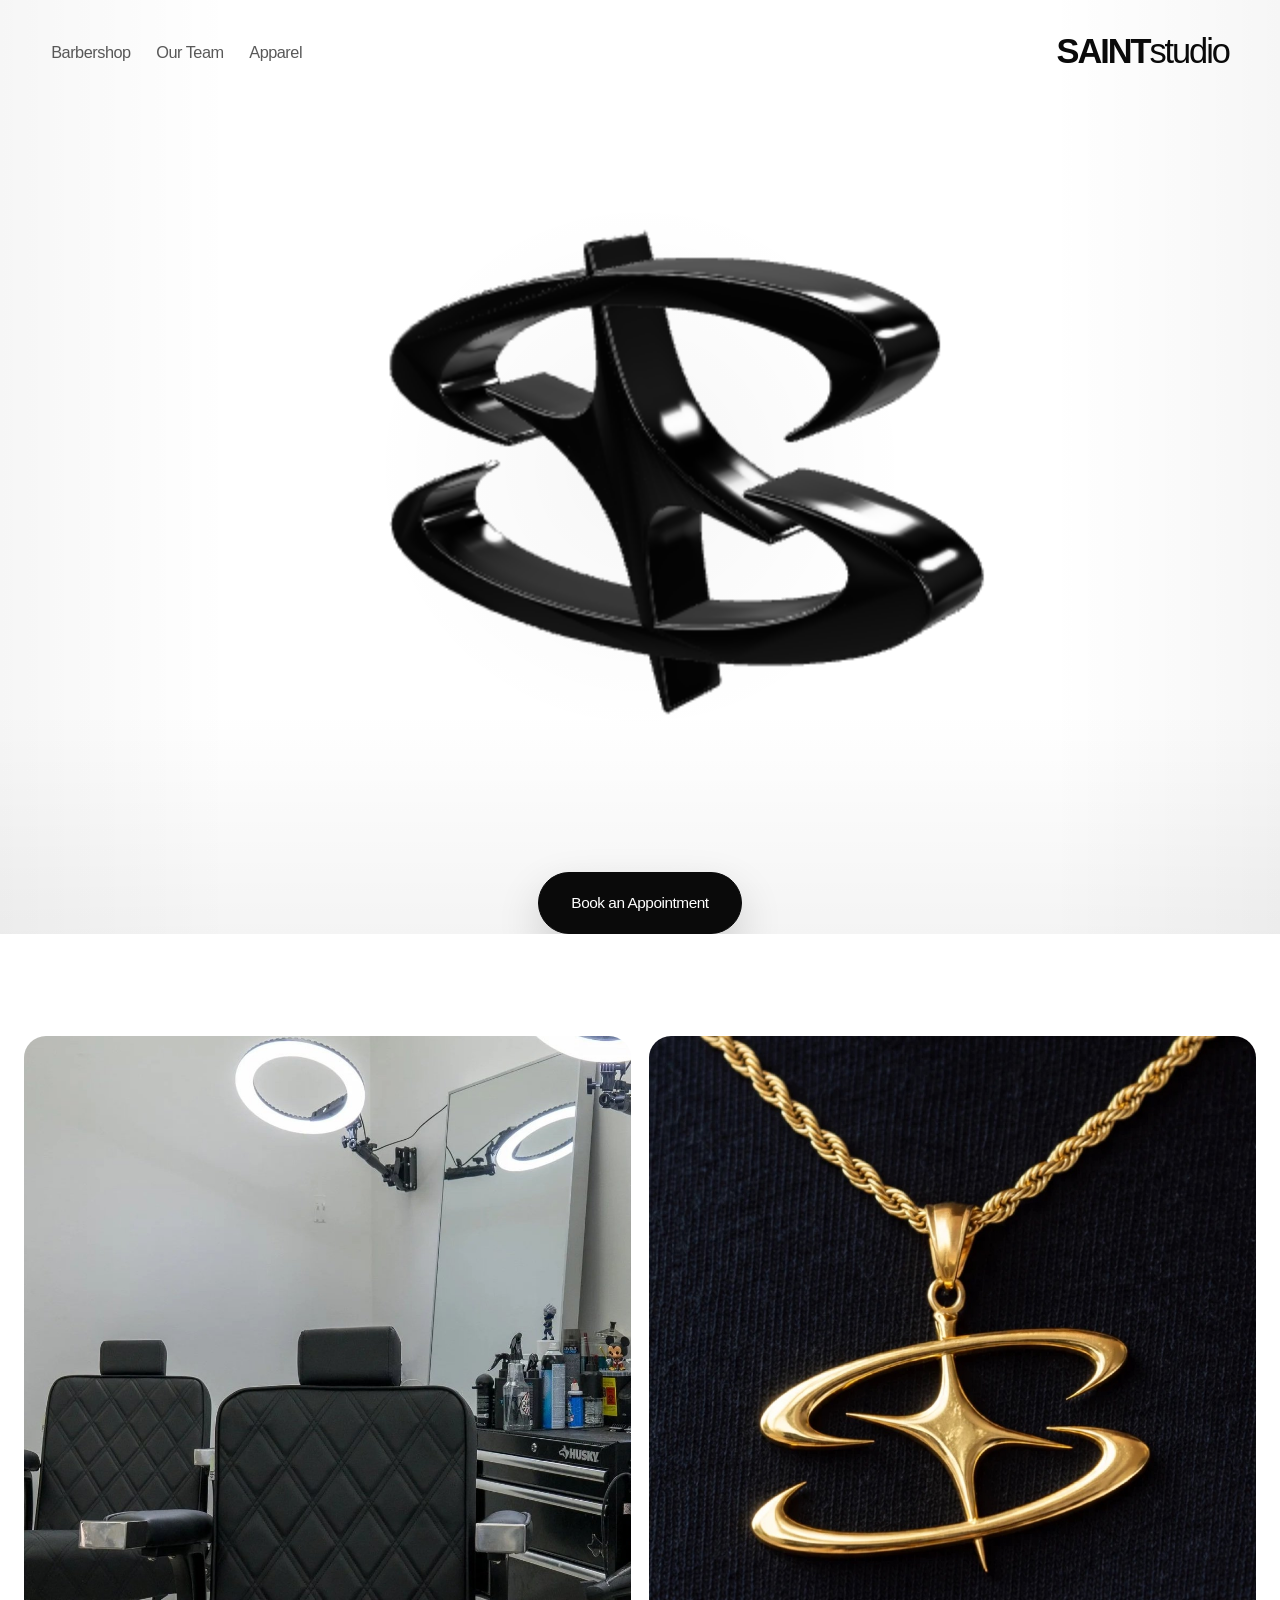
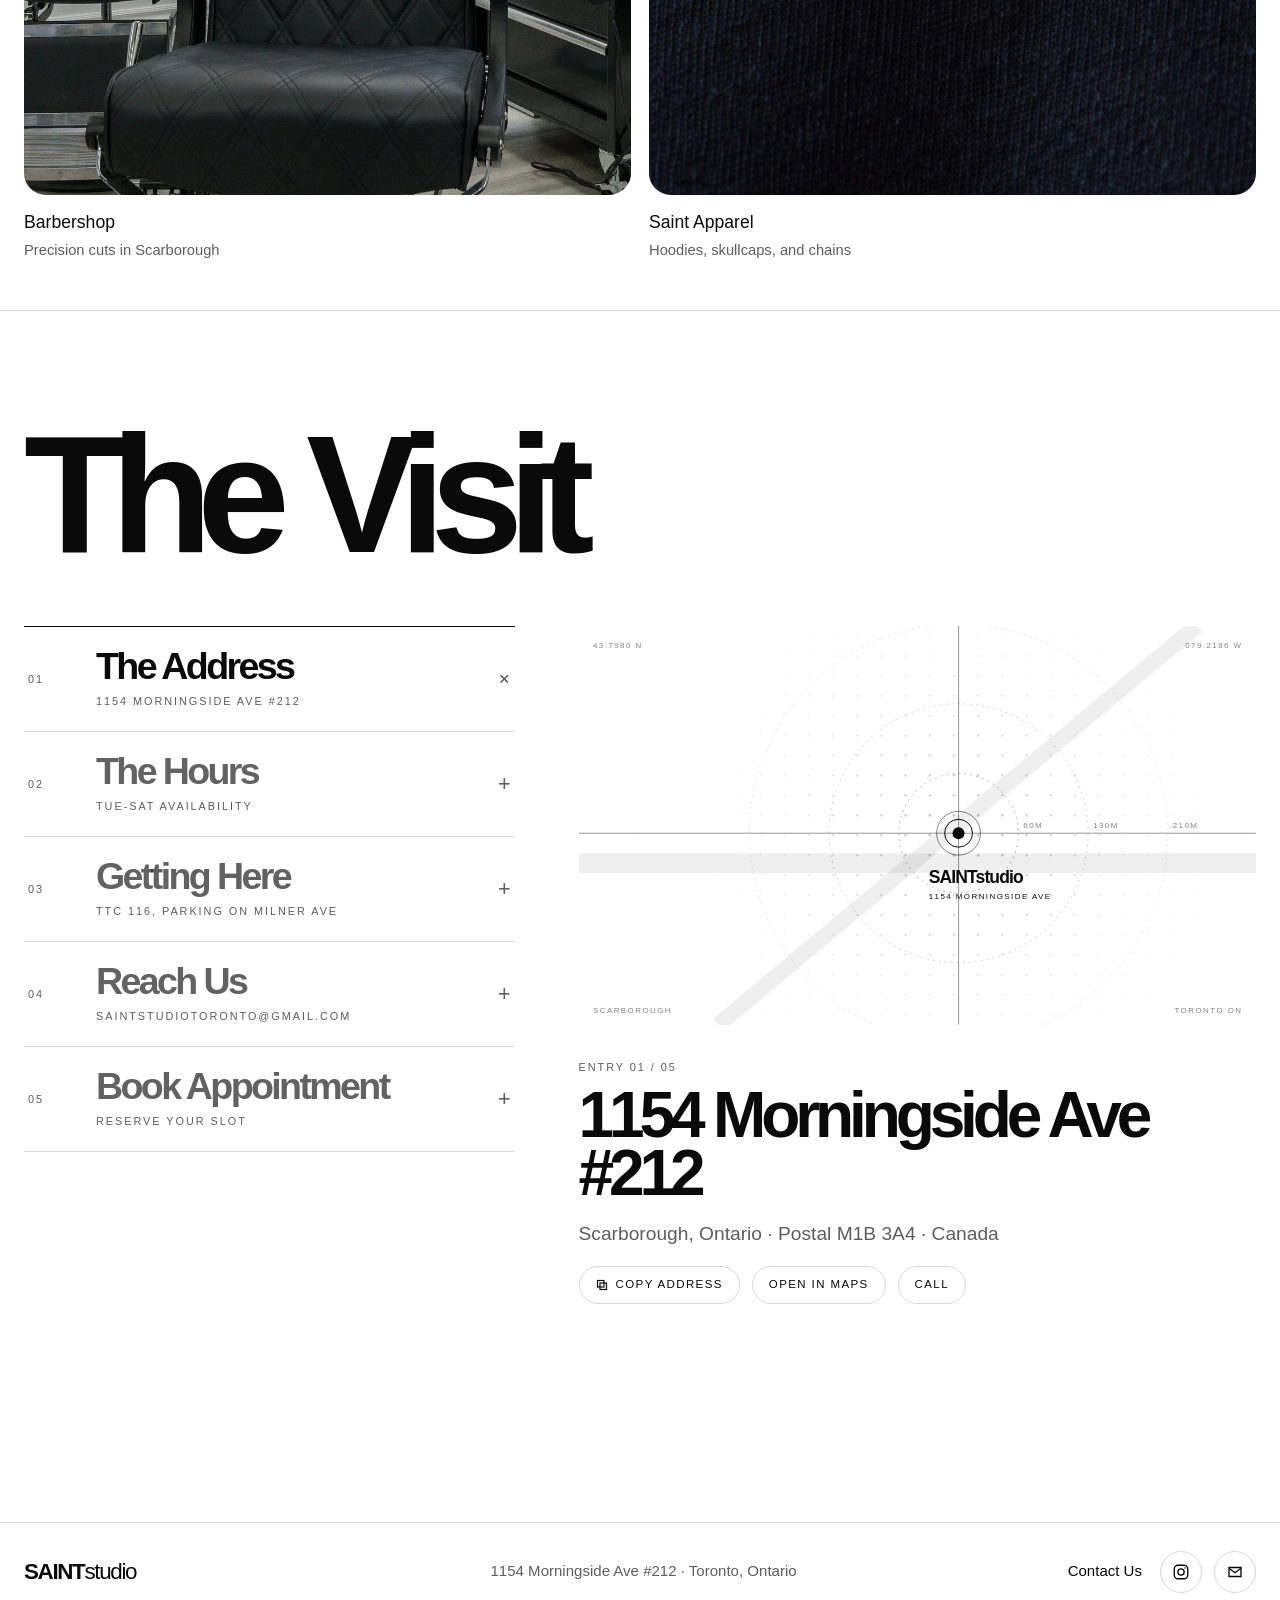
==== index.html @ baca3647 "Add phone number, FAQ, contact form via Web3Forms, analytics hook (off until ID set) Co-Authored-By:" ====
<!DOCTYPE html>
<html lang="en" data-theme="light">
  <head>
    <meta charset="UTF-8" />
    <meta name="viewport" content="width=device-width, initial-scale=1.0" />
    <meta name="color-scheme" content="light dark" />
    <link rel="icon" href="favicon.ico" sizes="any" />
    <link rel="icon" type="image/png" sizes="32x32" href="favicon-32x32.png" />
    <link rel="icon" type="image/png" sizes="16x16" href="favicon-16x16.png" />
    <link rel="apple-touch-icon" sizes="180x180" href="apple-touch-icon.png" />
    <link rel="manifest" href="site.webmanifest" />
    <meta name="description" content="SAINT Studio is a Scarborough barbershop at 1154 Morningside Ave #212. Precision cuts, fades and scissor work, plus Saint Apparel. Book an appointment online." />
    <meta property="og:site_name" content="SAINTstudio" />
    <meta property="og:type" content="website" />
    <meta property="og:title" content="SAINTstudio | Barbershop & Apparel in Scarborough" />
    <meta property="og:description" content="SAINT Studio is a Scarborough barbershop at 1154 Morningside Ave #212. Precision cuts, fades and scissor work, plus Saint Apparel. Book an appointment online." />
    <link rel="canonical" href="https://www.saintstudio.ca/" />
    <meta property="og:url" content="https://www.saintstudio.ca/" />
    <meta property="og:image" content="https://www.saintstudio.ca/assets/images/barbershop.jpg" />
    <meta name="twitter:card" content="summary_large_image" />
    <title>SAINTstudio | Barbershop & Apparel in Scarborough</title>
    <link rel="stylesheet" href="styles.css" />
    <script type="module" src="vendor/model-viewer.min.js"></script>
  <script type="application/ld+json">{"@context": "https://schema.org", "@type": "HairSalon", "telephone": "+1-437-836-4421", "url": "https://www.saintstudio.ca/", "image": "https://www.saintstudio.ca/assets/images/barbershop.jpg", "name": "SAINT Studio", "description": "SAINT Studio is a Scarborough barbershop at 1154 Morningside Ave #212. Precision cuts, fades and scissor work, plus Saint Apparel. Book an appointment online.", "address": {"@type": "PostalAddress", "streetAddress": "1154 Morningside Ave #212", "addressLocality": "Scarborough", "addressRegion": "ON", "postalCode": "M1B 3A4", "addressCountry": "CA"}, "openingHoursSpecification": [{"@type": "OpeningHoursSpecification", "dayOfWeek": ["Tuesday", "Wednesday", "Thursday", "Friday", "Saturday"], "opens": "11:00", "closes": "19:00"}], "sameAs": ["https://www.instagram.com/saintstudio.to"]}</script>
  </head>
  <body class="home-page">
    <a class="skip-link" href="#main-content">Skip to content</a>

    <main id="main-content">
      <section class="sculpture-hero" aria-label="SAINTstudio introduction">
        <header class="sculpture-header">
          <nav class="sculpture-nav" aria-label="Primary">
            <a href="barbershop.html">Barbershop</a>
            <a href="team.html">Our Team</a>
            <a href="apparel.html">Apparel</a>
          </nav>
          <a class="brand-wrap sculpture-brand" href="index.html" aria-label="SAINTstudio home">
            <span class="brand"><strong>SAINT</strong><span>studio</span></span>
          </a>
        </header>

        <div class="hero-composition">
          <div class="sculpture-stage" aria-hidden="true">
            <model-viewer
              class="hero-model"
              src="3d-models/logo.glb"
              alt=""
              auto-rotate
              auto-rotate-delay="0"
              rotation-per-second="8deg"
              camera-orbit="90deg 70deg 92%"
              exposure="0.8"
              shadow-intensity="0"
              interaction-prompt="none"
              loading="eager"
            ></model-viewer>
          </div>

          <div class="hero-center reveal">
            <a class="hero-book-button" href="https://getsquire.com/booking/brands/saint-studio">Book an Appointment</a>
          </div>
        </div>

        <a class="hero-scroll-cue" href="#explore" aria-label="Scroll to visit information">
          <svg viewBox="0 0 24 24" fill="none" stroke="currentColor" stroke-width="1.6" aria-hidden="true">
            <path d="M12 4v14" />
            <path d="m6 12 6 6 6-6" />
          </svg>
        </a>
      </section>

      <section class="hub-section" id="explore">
        <div class="container">
          <div class="hub-grid">
            <a class="hub-card reveal" href="barbershop.html">
              <img src="assets/images/barbershop.jpg" alt="SAINT Studio barbershop interior" loading="lazy" />
              <h3>Barbershop</h3>
              <p>Precision cuts in Scarborough</p>
            </a>
            <a class="hub-card reveal" href="apparel.html">
              <img src="assets/images/saint-chain-gold.jpg" alt="Gold Saint logo pendant on a gold rope chain" loading="lazy" />
              <h3>Saint Apparel</h3>
              <p>Hoodies, skullcaps, and chains</p>
            </a>
          </div>
        </div>
      </section>

      <section class="visit-section" id="visit">
        <div class="container visit-section__inner">
          <div class="visit-section__head reveal">
            <h2>The Visit</h2>
          </div>

          <div class="visit-section__body">
            <div class="visit-section__list reveal" role="tablist" aria-label="Visit information">
              <button class="visit-entry is-active" type="button" data-visit-entry="01" role="tab" aria-selected="true" aria-controls="visit-panel-01" id="visit-tab-01">
                <span class="visit-entry__num">01</span>
                <span class="visit-entry__copy">
                  <span class="visit-entry__title">The Address</span>
                  <span class="visit-entry__preview">1154 Morningside Ave #212</span>
                </span>
                <span class="visit-entry__toggle" aria-hidden="true">+</span>
              </button>

              <button class="visit-entry" type="button" data-visit-entry="02" role="tab" aria-selected="false" aria-controls="visit-panel-02" id="visit-tab-02">
                <span class="visit-entry__num">02</span>
                <span class="visit-entry__copy">
                  <span class="visit-entry__title">The Hours</span>
                  <span class="visit-entry__preview">Tue-Sat availability</span>
                </span>
                <span class="visit-entry__toggle" aria-hidden="true">+</span>
              </button>

              <button class="visit-entry" type="button" data-visit-entry="03" role="tab" aria-selected="false" aria-controls="visit-panel-03" id="visit-tab-03">
                <span class="visit-entry__num">03</span>
                <span class="visit-entry__copy">
                  <span class="visit-entry__title">Getting Here</span>
                  <span class="visit-entry__preview">TTC 116, parking on Milner Ave</span>
                </span>
                <span class="visit-entry__toggle" aria-hidden="true">+</span>
              </button>

              <button class="visit-entry" type="button" data-visit-entry="04" role="tab" aria-selected="false" aria-controls="visit-panel-04" id="visit-tab-04">
                <span class="visit-entry__num">04</span>
                <span class="visit-entry__copy">
                  <span class="visit-entry__title">Reach Us</span>
                  <span class="visit-entry__preview">saintstudiotoronto@gmail.com</span>
                </span>
                <span class="visit-entry__toggle" aria-hidden="true">+</span>
              </button>

              <button class="visit-entry" type="button" data-visit-entry="05" role="tab" aria-selected="false" aria-controls="visit-panel-05" id="visit-tab-05">
                <span class="visit-entry__num">05</span>
                <span class="visit-entry__copy">
                  <span class="visit-entry__title">Book Appointment</span>
                  <span class="visit-entry__preview">Reserve your slot</span>
                </span>
                <span class="visit-entry__toggle" aria-hidden="true">+</span>
              </button>
            </div>

            <div class="visit-section__pane reveal">
              <svg class="visit-map" viewBox="0 0 680 400" xmlns="http://www.w3.org/2000/svg" role="img" aria-labelledby="visit-map-title">
                <title id="visit-map-title">Abstract map marker for SAINTstudio at 1154 Morningside Ave #212</title>
                <rect width="680" height="400" fill="var(--bg)" />
                <g data-visit-dotgrid></g>
                <line x1="0" y1="238" x2="680" y2="238" stroke="currentColor" stroke-width="20" opacity="0.06" />
                <line x1="140" y1="400" x2="620" y2="0" stroke="currentColor" stroke-width="16" opacity="0.06" />
                <g fill="none" stroke="currentColor" stroke-dasharray="2 4">
                  <circle cx="381" cy="208" r="60" stroke-width="0.6" opacity="0.48" />
                  <circle cx="381" cy="208" r="130" stroke-width="0.6" opacity="0.3" />
                  <circle cx="381" cy="208" r="210" stroke-width="0.6" opacity="0.16" />
                </g>
                <line x1="0" y1="208" x2="680" y2="208" stroke="currentColor" stroke-width="0.6" opacity="0.7" />
                <line x1="381" y1="0" x2="381" y2="400" stroke="currentColor" stroke-width="0.6" opacity="0.7" />
                <g class="visit-map__tiny" fill="currentColor" opacity="0.5">
                  <text x="446" y="203">60M</text>
                  <text x="516" y="203">130M</text>
                  <text x="596" y="203">210M</text>
                  <text x="14" y="22">43.7980 N</text>
                  <text x="666" y="22" text-anchor="end">079.2186 W</text>
                  <text x="14" y="388">SCARBOROUGH</text>
                  <text x="666" y="388" text-anchor="end">TORONTO ON</text>
                </g>
                <circle class="visit-map__pulse" cx="381" cy="208" r="22" fill="none" stroke="currentColor" stroke-width="1" opacity="0.5" />
                <circle cx="381" cy="208" r="14" fill="none" stroke="currentColor" stroke-width="1" />
                <circle cx="381" cy="208" r="6" fill="currentColor" />
                <g fill="currentColor">
                  <text class="visit-map__brand" x="351" y="258">SAINTstudio</text>
                  <text class="visit-map__address" x="351" y="274">1154 MORNINGSIDE AVE</text>
                </g>
              </svg>

              <div class="visit-detail">
                <div class="visit-detail__meta">Entry <span data-current-visit-entry>01</span> / 05</div>

                <div class="visit-panel is-active" id="visit-panel-01" data-visit-panel="01" role="tabpanel" aria-labelledby="visit-tab-01">
                  <div class="visit-address">
                    <h3>1154 Morningside Ave #212</h3>
                    <p>Scarborough, Ontario &middot; Postal M1B 3A4 &middot; Canada</p>
                    <div class="visit-actions">
                      <button class="visit-pill" type="button" data-copy="1154 Morningside Ave #212, Scarborough, ON M1B 3A4">
                        <svg viewBox="0 0 12 12" fill="none" stroke="currentColor" stroke-width="1.2" aria-hidden="true">
                          <rect x="1.5" y="1.5" width="6.5" height="6.5" />
                          <rect x="4" y="4" width="6.5" height="6.5" />
                        </svg>
                        <span>Copy address</span>
                      </button>
                      <a class="visit-pill" target="_blank" rel="noopener" href="https://www.google.com/maps/search/?api=1&query=1154+Morningside+Ave+%23212,+Scarborough,+ON+M1B+3A4">Open in Maps</a>
                      <a class="visit-pill" href="tel:+14378364421">Call</a>
                    </div>
                  </div>
                </div>

                <div class="visit-panel" id="visit-panel-02" data-visit-panel="02" role="tabpanel" aria-labelledby="visit-tab-02" hidden>
                  <div class="visit-hours" data-visit-hours-grid></div>
                </div>

                <div class="visit-panel" id="visit-panel-03" data-visit-panel="03" role="tabpanel" aria-labelledby="visit-tab-03" hidden>
                  <div class="visit-transit">
                    <div class="visit-transit__row">
                      <span>Bus</span>
                      <div>
                        <strong>TTC 116 Morningside</strong>
                        <p>Stops close to the studio with frequent weekday service.</p>
                      </div>
                    </div>
                    <div class="visit-transit__row">
                      <span>Car</span>
                      <div>
                        <strong>Street parking nearby</strong>
                        <p>Check Milner Ave and nearby side streets before your appointment.</p>
                      </div>
                    </div>
                    <div class="visit-transit__row">
                      <span>GO</span>
                      <div>
                        <strong>Agincourt or Guildwood GO Station</strong>
                        <p>Connect by car or local transit from the station.</p>
                      </div>
                    </div>
                  </div>
                </div>

                <div class="visit-panel" id="visit-panel-04" data-visit-panel="04" role="tabpanel" aria-labelledby="visit-tab-04" hidden>
                  <div class="visit-reach">
                    <div>
                      <span>Email</span>
                      <a href="mailto:saintstudiotoronto@gmail.com">saintstudiotoronto@gmail.com</a>
                    </div>
                    <div>
                      <span>Instagram</span>
                      <a href="https://www.instagram.com/saintstudio.to/" target="_blank" rel="noopener">@saintstudio.to</a>
                    </div>
                  </div>
                </div>

                <div class="visit-panel" id="visit-panel-05" data-visit-panel="05" role="tabpanel" aria-labelledby="visit-tab-05" hidden>
                  <div class="visit-book">
                    <p>Pick a member, pick a time. Book online with Squire to keep the seat yours.</p>
                    <div class="visit-actions">
                      <a class="visit-pill is-dark" href="https://getsquire.com/booking/brands/saint-studio">Book Now</a>
                      <a class="visit-pill" href="team.html">Our Team</a>
                    </div>
                  </div>
                </div>
              </div>
            </div>
          </div>
        </div>
      </section>
    </main>

    <footer class="site-footer">
      <div class="footer-inner">
        <div class="footer-brand"><strong>SAINT</strong>studio</div>
        <div class="footer-copy">1154 Morningside Ave #212 &middot; Toronto, Ontario</div>
        <div class="footer-socials">
          <a class="footer-contact" href="contact.html">Contact Us</a>
          <a class="icon-link" href="https://www.instagram.com/saintstudio.to/" aria-label="Instagram">
            <svg viewBox="0 0 24 24" fill="none" stroke="currentColor" stroke-width="1.8">
              <rect x="3" y="3" width="18" height="18" rx="5" />
              <circle cx="12" cy="12" r="4.2" />
              <circle cx="17.4" cy="6.8" r="1" fill="currentColor" stroke="none" />
            </svg>
          </a>
          <a class="icon-link" href="mailto:saintstudiotoronto@gmail.com" aria-label="Email">
            <svg viewBox="0 0 24 24" fill="none" stroke="currentColor" stroke-width="1.8">
              <path d="M4 6h16v12H4z" />
              <path d="m4 7 8 6 8-6" />
            </svg>
          </a>
        </div>
      </div>
    </footer>
    <script src="products.js"></script>
    <script src="cart.js"></script>
    <script src="script.js"></script>
  </body>
</html>
---- styles.css ----
:root {
  --bg: #ffffff;
  --surface: #ffffff;
  --surface-alt: #f5f5f5;
  --text: #0a0a0a;
  --muted: #5d5d5d;
  --line: #d8d8d8;
  --line-strong: #b8b8b8;
  --inverse: #ffffff;
  --shadow: 0 18px 60px rgba(0, 0, 0, 0.14);
  --radius-sm: 12px;
  --radius-md: 22px;
  --radius-pill: 999px;
  --container: min(1240px, calc(100vw - 48px));
  --header-height: 92px;
}

:root[data-theme="dark"] {
  --bg: #090909;
  --surface: #0f0f0f;
  --surface-alt: #151515;
  --text: #f5f5f5;
  --muted: #b0b0b0;
  --line: #2b2b2b;
  --line-strong: #4a4a4a;
  --inverse: #0a0a0a;
  --shadow: 0 18px 60px rgba(0, 0, 0, 0.45);
}

*,
*::before,
*::after {
  box-sizing: border-box;
}

html {
  scroll-behavior: smooth;
}

body {
  margin: 0;
  background: var(--bg);
  color: var(--text);
  font-family: "Helvetica Neue", Helvetica, Arial, sans-serif;
  line-height: 1.5;
  transition:
    background-color 180ms ease,
    color 180ms ease;
}

body.menu-open {
  overflow: hidden;
}

img {
  display: block;
  max-width: 100%;
}

a {
  color: inherit;
  text-decoration: none;
}

button,
input,
select,
textarea {
  font: inherit;
}

button,
a,
input,
select,
textarea {
  -webkit-tap-highlight-color: transparent;
}

:focus-visible {
  outline: 2px solid var(--text);
  outline-offset: 4px;
}

.skip-link {
  position: absolute;
  left: 16px;
  top: -44px;
  z-index: 200;
  padding: 10px 14px;
  background: var(--text);
  color: var(--inverse);
  border-radius: var(--radius-pill);
  transition: top 160ms ease;
}

.skip-link:focus {
  top: 16px;
}

.container {
  width: var(--container);
  margin: 0 auto;
}

.eyebrow {
  margin: 0 0 14px;
  color: var(--muted);
  font-size: 0.78rem;
  letter-spacing: 0.2em;
  text-transform: uppercase;
}

.site-header {
  position: sticky;
  top: 0;
  z-index: 100;
  height: var(--header-height);
  border-bottom: 1px solid color-mix(in srgb, var(--line), transparent 18%);
  background: color-mix(in srgb, var(--bg), transparent 12%);
  backdrop-filter: blur(18px);
}

.header-inner {
  position: relative;
  display: grid;
  grid-template-columns: 1fr auto 1fr;
  align-items: center;
  width: var(--container);
  height: 100%;
  margin: 0 auto;
  gap: 18px;
}

.primary-nav {
  display: flex;
  align-items: center;
  gap: 28px;
  justify-self: start;
}

.primary-nav a,
.mobile-nav a {
  position: relative;
  font-size: 1.02rem;
  font-weight: 400;
  letter-spacing: -0.03em;
  text-transform: none;
}

.primary-nav a::after,
.mobile-nav a::after {
  content: "";
  position: absolute;
  right: 0;
  bottom: -8px;
  left: 0;
  height: 1px;
  background: currentColor;
  transform: scaleX(0);
  transform-origin: left center;
  transition: transform 180ms ease;
}

.primary-nav a:hover::after,
.primary-nav a[aria-current="page"]::after,
.mobile-nav a:hover::after,
.mobile-nav a[aria-current="page"]::after {
  transform: scaleX(1);
}

.brand-wrap {
  justify-self: center;
  perspective: 1000px;
}

.brand {
  position: relative;
  display: inline-flex;
  align-items: baseline;
  gap: 0;
  font-size: clamp(1.6rem, 2.2vw, 1.95rem);
  line-height: 1;
  letter-spacing: -0.06em;
  transform-style: preserve-3d;
  transition: transform 500ms cubic-bezier(0.2, 0.8, 0.2, 1);
}

.brand::before,
.brand::after {
  content: "SAINTstudio";
  position: absolute;
  inset: 0;
  opacity: 0;
  pointer-events: none;
  transition: opacity 220ms ease;
}

.brand::before {
  transform: translate3d(2px, 2px, -12px);
}

.brand::after {
  transform: translate3d(4px, 4px, -24px);
}

.brand strong {
  font-weight: 700;
}

.brand span {
  font-weight: 300;
}

.brand-wrap:hover .brand,
.brand-wrap:focus-within .brand {
  transform: rotateX(14deg) rotateY(-18deg);
}

.brand-wrap:hover .brand::before,
.brand-wrap:focus-within .brand::before {
  opacity: 0.18;
}

.brand-wrap:hover .brand::after,
.brand-wrap:focus-within .brand::after {
  opacity: 0.08;
}

.header-actions {
  display: flex;
  align-items: center;
  justify-content: flex-end;
  gap: 10px;
}

.icon-button,
.icon-link,
.menu-toggle,
.carousel-button,
.modal-close,
.lightbox-close {
  display: inline-flex;
  align-items: center;
  justify-content: center;
  width: 42px;
  height: 42px;
  border: 1px solid var(--line);
  border-radius: 50%;
  background: var(--surface);
  color: var(--text);
  cursor: pointer;
  transition:
    border-color 180ms ease,
    background-color 180ms ease,
    color 180ms ease,
    transform 180ms ease;
}

.icon-button:hover,
.icon-link:hover,
.menu-toggle:hover,
.carousel-button:hover,
.modal-close:hover,
.lightbox-close:hover {
  border-color: var(--text);
  transform: translateY(-1px);
}

.icon-button svg,
.icon-link svg,
.menu-toggle svg,
.carousel-button svg,
.modal-close svg,
.lightbox-close svg {
  width: 18px;
  height: 18px;
}

.menu-toggle {
  display: none;
}

.mobile-panel {
  position: fixed;
  inset: var(--header-height) 0 auto;
  display: none;
  border-bottom: 1px solid var(--line);
  background: var(--bg);
}

.mobile-panel.is-open {
  display: block;
}

.mobile-nav {
  display: grid;
  gap: 18px;
  width: var(--container);
  margin: 0 auto;
  padding: 24px 0 28px;
}

.section {
  padding: clamp(64px, 8vw, 112px) 0;
}

.home-page {
  background: #ffffff;
}

.home-page main > .section {
  background: var(--bg);
  color: var(--text);
}

.home-page .site-footer {
  background: var(--bg);
}

.sculpture-hero {
  position: relative;
  isolation: isolate;
  display: grid;
  min-height: 100svh;
  overflow: hidden;
  color: #0a0a0a;
  background: #ffffff;
}

.sculpture-hero::before,
.sculpture-hero::after {
  content: "";
  position: absolute;
  inset: 0;
  pointer-events: none;
}

.sculpture-hero::before {
  z-index: 1;
  background:
    radial-gradient(circle at center, rgba(0, 0, 0, 0.035), transparent 34%),
    linear-gradient(to right, rgba(0, 0, 0, 0.035), transparent 18%, transparent 82%, rgba(0, 0, 0, 0.035));
}

.sculpture-hero::after {
  z-index: 2;
  background: linear-gradient(to top, rgba(0, 0, 0, 0.045), transparent 24%);
}

.sculpture-header {
  position: absolute;
  top: clamp(22px, 3vw, 34px);
  right: clamp(22px, 4vw, 52px);
  left: clamp(22px, 4vw, 52px);
  z-index: 4;
  display: flex;
  align-items: center;
  justify-content: space-between;
  gap: 24px;
}

.sculpture-nav {
  display: flex;
  align-items: center;
  flex-wrap: wrap;
  gap: clamp(16px, 2vw, 30px);
}

.sculpture-nav a {
  color: rgba(10, 10, 10, 0.68);
  font-size: 1.02rem;
  font-weight: 400;
  letter-spacing: -0.03em;
  text-transform: none;
  transition:
    color 180ms ease,
    opacity 180ms ease;
}

.sculpture-nav a:hover,
.sculpture-nav a:focus-visible {
  color: #0a0a0a;
}

.sculpture-brand {
  color: #0a0a0a;
}

.sculpture-brand .brand {
  font-size: clamp(1.65rem, 2.7vw, 2.15rem);
}

.hero-composition {
  position: relative;
  z-index: 3;
  align-self: center;
  display: grid;
  justify-items: center;
  gap: clamp(8px, 1.4vw, 18px);
  padding-top: clamp(48px, 7vw, 86px);
}

.sculpture-stage {
  display: grid;
  place-items: center;
}

.hero-model {
  width: min(94vw, 1380px);
  height: min(60vw, 820px);
  max-width: none;
  opacity: 1;
  --poster-color: transparent;
  --progress-bar-color: transparent;
}

.hero-center {
  position: relative;
  z-index: 4;
}

.hero-scroll-cue {
  display: none;
}

.hero-book-button {
  display: inline-flex;
  align-items: center;
  justify-content: center;
  min-width: 196px;
  min-height: 62px;
  padding: 0 32px;
  border: 1px solid #0a0a0a;
  border-radius: var(--radius-pill);
  background: #0a0a0a;
  color: #ffffff;
  font-size: 0.96rem;
  font-weight: 500;
  letter-spacing: -0.03em;
  text-transform: none;
  box-shadow: 0 18px 44px rgba(0, 0, 0, 0.16);
  transition:
    transform 180ms ease,
    background-color 180ms ease,
    color 180ms ease;
}

.hero-book-button:hover,
.hero-book-button:focus-visible {
  transform: translateY(-2px);
}

.hero {
  position: relative;
  min-height: min(64vh, 640px);
  overflow: hidden;
  display: grid;
  place-items: center;
  border-bottom: 1px solid var(--line);
}

.hero-media {
  position: absolute;
  inset: 0;
  width: 100%;
  height: 100%;
  object-fit: cover;
}

.hero::after {
  content: "";
  position: absolute;
  inset: auto 0 0;
  height: 35%;
  background: linear-gradient(to top, rgba(0, 0, 0, 0.34), transparent);
}

.hero-content {
  position: relative;
  z-index: 1;
  display: grid;
  justify-items: center;
  gap: 20px;
  color: #fff;
}

.pill-button,
.solid-button,
.ghost-button {
  display: inline-flex;
  align-items: center;
  justify-content: center;
  min-height: 54px;
  padding: 0 28px;
  border-radius: var(--radius-pill);
  border: 1px solid var(--text);
  font-size: 0.92rem;
  letter-spacing: 0.08em;
  text-transform: uppercase;
  transition:
    background-color 180ms ease,
    color 180ms ease,
    transform 180ms ease,
    border-color 180ms ease;
}

.pill-button {
  min-width: 220px;
  border-color: rgba(255, 255, 255, 0.4);
  background: rgba(255, 255, 255, 0.94);
  color: #0a0a0a;
}

.pill-button:hover,
.solid-button:hover,
.ghost-button:hover {
  transform: translateY(-2px);
}

.solid-button {
  background: var(--text);
  color: var(--inverse);
}

.ghost-button {
  background: transparent;
  color: var(--text);
}

.hero-icons,
.social-row,
.footer-socials {
  display: flex;
  align-items: center;
  gap: 12px;
}

.hero-icons .icon-link {
  border-color: rgba(255, 255, 255, 0.42);
  background: rgba(255, 255, 255, 0.08);
  color: #fff;
}

.intro-lockup {
  display: grid;
  justify-items: center;
  gap: 16px;
  text-align: center;
}

.display-logo {
  margin: 0;
  font-size: clamp(2.2rem, 5vw, 4rem);
  line-height: 0.95;
  letter-spacing: -0.08em;
}

.display-logo strong {
  font-weight: 700;
}

.display-logo span {
  font-weight: 300;
}

.tagline {
  margin: 0;
  font-size: clamp(1rem, 2vw, 1.35rem);
  font-style: italic;
  color: var(--muted);
}

.visit-grid,
.split-layout,
.contact-grid,
.case-study-grid {
  display: grid;
  gap: clamp(28px, 4vw, 56px);
}

.visit-grid {
  grid-template-columns: minmax(240px, 0.55fr) minmax(0, 1.45fr);
  align-items: center;
}

.visit-copy h2,
.section-heading,
.page-title,
.case-study-copy h3,
.contact-card h3 {
  margin: 0 0 16px;
  font-size: clamp(1.8rem, 3vw, 2.6rem);
  line-height: 1.05;
  letter-spacing: -0.05em;
}

.visit-copy p,
.contact-card p {
  margin: 0;
  color: var(--muted);
}

.map-frame {
  overflow: hidden;
  min-height: 360px;
  border: 1px solid var(--line);
  border-radius: var(--radius-md);
  background: var(--surface-alt);
}

.map-frame iframe {
  width: 100%;
  min-height: 360px;
  border: 0;
}

.visit-section {
  padding: clamp(72px, 9vw, 128px) 0;
  background: var(--bg);
  color: var(--text);
  border-top: 1px solid var(--line);
}

.visit-section__inner {
  display: grid;
  gap: clamp(36px, 5vw, 64px);
}

.visit-section__head {
  max-width: 760px;
}

.visit-section__head h2 {
  margin: 0;
  font-size: clamp(4.5rem, 13vw, 11rem);
  line-height: 0.82;
  letter-spacing: -0.09em;
}

.visit-section__head p {
  max-width: 560px;
  margin: 22px 0 0;
  color: var(--muted);
  font-size: clamp(1.1rem, 2vw, 1.65rem);
  font-style: italic;
  line-height: 1.22;
  letter-spacing: -0.04em;
}

.visit-section__body {
  display: grid;
  grid-template-columns: minmax(320px, 0.84fr) minmax(0, 1.16fr);
  gap: clamp(36px, 5vw, 68px);
  align-items: start;
}

.visit-section__list {
  border-top: 1px solid var(--text);
}

.visit-entry {
  width: 100%;
  display: grid;
  grid-template-columns: 48px minmax(0, 1fr) 24px;
  gap: clamp(12px, 2vw, 20px);
  align-items: center;
  padding: 22px 4px;
  border: 0;
  border-bottom: 1px solid var(--line);
  background: transparent;
  color: color-mix(in srgb, var(--text), transparent 36%);
  text-align: left;
  cursor: pointer;
  transition:
    color 180ms ease,
    padding-left 180ms ease;
}

.visit-entry:hover,
.visit-entry:focus-visible,
.visit-entry.is-active {
  color: var(--text);
}

.visit-entry:hover {
  padding-left: 12px;
}

.visit-entry__num,
.visit-entry__preview,
.visit-detail__meta,
.visit-map__tiny,
.visit-map__address,
.visit-hours__day,
.visit-hours__closed,
.visit-transit__row > span,
.visit-reach span {
  font-size: 0.68rem;
  letter-spacing: 0.18em;
  text-transform: uppercase;
}

.visit-entry__num {
  color: var(--muted);
}

.visit-entry__copy {
  min-width: 0;
  display: grid;
  gap: 8px;
}

.visit-entry__title {
  display: block;
  font-size: clamp(1.75rem, 3vw, 2.35rem);
  font-weight: 700;
  line-height: 0.95;
  letter-spacing: -0.07em;
}

.visit-entry__preview {
  display: block;
  overflow-wrap: anywhere;
  color: var(--muted);
}

.visit-entry__toggle {
  justify-self: end;
  color: var(--muted);
  font-size: 1.35rem;
  line-height: 1;
  transition: transform 180ms ease;
}

.visit-entry.is-active .visit-entry__toggle {
  transform: rotate(45deg);
}

.visit-section__pane {
  display: grid;
  gap: clamp(24px, 3vw, 34px);
}

.visit-map {
  width: 100%;
  height: auto;
  aspect-ratio: 680 / 400;
  color: var(--text);
}

.visit-map text {
  font-family: inherit;
}

.visit-map__tiny,
.visit-map__address {
  font-size: 0.5rem;
}

.visit-map__brand {
  font-size: 1.1rem;
  font-weight: 700;
  letter-spacing: -0.05em;
}

.visit-map__pulse {
  animation: visit-map-pulse 3s ease-in-out infinite;
}

@keyframes visit-map-pulse {
  0%,
  100% {
    r: 22px;
    opacity: 0.5;
  }

  50% {
    r: 38px;
    opacity: 0;
  }
}

.visit-detail {
  min-height: 220px;
}

.visit-detail__meta {
  margin-bottom: 12px;
  color: var(--muted);
}

.visit-panel {
  animation: visit-panel-in 240ms ease both;
}

.visit-panel[hidden] {
  display: none;
}

@keyframes visit-panel-in {
  from {
    opacity: 0;
    transform: translateY(8px);
  }

  to {
    opacity: 1;
    transform: translateY(0);
  }
}

.visit-address,
.visit-book {
  display: grid;
  gap: 18px;
}

.visit-address h3 {
  margin: 0;
  font-size: clamp(2.4rem, 5vw, 4.15rem);
  line-height: 0.9;
  letter-spacing: -0.08em;
}

.visit-address p,
.visit-book p {
  margin: 0;
  color: var(--muted);
  font-size: clamp(1rem, 1.6vw, 1.2rem);
  line-height: 1.45;
}

.visit-actions {
  display: flex;
  flex-wrap: wrap;
  gap: 12px;
}

.visit-pill {
  display: inline-flex;
  align-items: center;
  justify-content: center;
  gap: 8px;
  min-height: 38px;
  padding: 0 16px;
  border: 1px solid var(--line);
  border-radius: var(--radius-pill);
  background: transparent;
  color: var(--text);
  font-size: 0.72rem;
  letter-spacing: 0.12em;
  text-transform: uppercase;
  cursor: pointer;
  transition:
    background-color 180ms ease,
    border-color 180ms ease,
    color 180ms ease,
    transform 180ms ease;
}

.visit-pill svg {
  width: 12px;
  height: 12px;
  flex: 0 0 auto;
}

.visit-pill:hover,
.visit-pill:focus-visible,
.visit-pill.is-dark {
  border-color: var(--text);
  background: var(--text);
  color: var(--inverse);
}

.visit-pill:hover,
.visit-pill:focus-visible {
  transform: translateY(-1px);
}

.visit-pill.is-dark:hover,
.visit-pill.is-dark:focus-visible {
  background: transparent;
  color: var(--text);
}

.visit-hours {
  display: grid;
  grid-template-columns: repeat(7, minmax(0, 1fr));
  gap: 8px;
}

.visit-hours__cell {
  min-height: 104px;
  display: grid;
  align-content: start;
  gap: 8px;
  padding: 14px 10px;
  border: 1px solid var(--line);
  border-radius: 8px;
}

.visit-hours__cell.is-today {
  border-color: var(--text);
  background: var(--text);
  color: var(--inverse);
}

.visit-hours__cell.is-closed {
  color: var(--muted);
}

.visit-hours__time {
  font-size: 0.92rem;
  font-weight: 500;
  line-height: 1.18;
}

.visit-hours__closed {
  margin-top: auto;
  color: inherit;
  opacity: 0.58;
}

.visit-transit {
  display: grid;
  gap: 16px;
}

.visit-transit__row {
  display: grid;
  grid-template-columns: 58px minmax(0, 1fr);
  gap: 18px;
  align-items: start;
  padding-bottom: 16px;
  border-bottom: 1px dashed var(--line);
}

.visit-transit__row:last-child {
  border-bottom: 0;
}

.visit-transit__row > span,
.visit-reach span {
  color: var(--muted);
}

.visit-transit strong {
  display: block;
  font-size: 1.05rem;
  line-height: 1.2;
}

.visit-transit p {
  margin: 4px 0 0;
  color: var(--muted);
  line-height: 1.45;
}

.visit-reach {
  display: grid;
  grid-template-columns: repeat(2, minmax(0, 1fr));
  gap: 28px;
}

.visit-reach > div {
  display: grid;
  gap: 8px;
}

.visit-reach a {
  overflow-wrap: anywhere;
  font-size: clamp(1.55rem, 3vw, 2.1rem);
  font-weight: 700;
  line-height: 1;
  letter-spacing: -0.06em;
}

.visit-book p {
  max-width: 560px;
  color: var(--text);
  font-size: clamp(1.35rem, 2.4vw, 1.9rem);
  font-weight: 500;
  letter-spacing: -0.05em;
}

.split-layout {
  grid-template-columns: minmax(0, 0.92fr) minmax(360px, 1.08fr);
  align-items: center;
}

.page-title {
  font-size: clamp(2.4rem, 4vw, 4.5rem);
}

.lede {
  max-width: 560px;
  margin: 0 0 18px;
  color: var(--muted);
  font-size: 1.05rem;
}

.stack {
  display: grid;
  gap: 24px;
}

.media-card {
  overflow: hidden;
  aspect-ratio: 2 / 3;
  border-radius: var(--radius-md);
  background: var(--surface-alt);
}

.media-card img {
  width: 100%;
  height: 100%;
  object-fit: cover;
}

.story-band {
  border-top: 1px solid var(--line);
  border-bottom: 1px solid var(--line);
  background: var(--surface-alt);
}

.story-inner {
  display: grid;
  grid-template-columns: minmax(160px, 0.35fr) minmax(0, 1fr);
  gap: 28px;
  align-items: center;
  padding: 28px 0;
}

.story-inner h2 {
  margin: 0;
  font-size: 1rem;
  text-transform: uppercase;
  letter-spacing: 0.18em;
}

.story-inner p {
  margin: 0;
  font-size: clamp(1.1rem, 2vw, 1.55rem);
  line-height: 1.45;
  font-style: italic;
}

.barbershop-page {
  background: var(--bg);
}

.barber-editorial-hero {
  border-bottom: 1px solid var(--line);
  padding: clamp(40px, 5vw, 72px) 0 clamp(48px, 6vw, 78px);
}

.barber-hero-grid {
  display: grid;
  grid-template-columns: minmax(280px, 0.68fr) minmax(0, 1.32fr);
  min-height: min(55vw, 560px);
}

.barber-hero-copy {
  display: grid;
  align-content: center;
  gap: 22px;
  padding-right: clamp(18px, 4vw, 56px);
}

.barber-hero-copy h1 {
  max-width: 470px;
  margin: 0;
  font-size: clamp(2.45rem, 4vw, 4.5rem);
  line-height: 0.98;
  letter-spacing: -0.07em;
}

.barber-hero-copy p:not(.eyebrow) {
  max-width: 320px;
  margin: 0;
  color: var(--muted);
  font-size: 1rem;
}

.barber-hero-image {
  overflow: hidden;
  margin: 0;
  border-left: 1px solid var(--line);
  background: var(--surface-alt);
}

.barber-hero-image img {
  width: 100%;
  height: 100%;
  min-height: 460px;
  object-fit: cover;
}

.barber-feature-section {
  padding-right: 0;
  padding-left: 0;
  border-bottom: 1px solid var(--line);
}

.barber-feature-scroll {
  display: flex;
  align-items: flex-start;
  gap: clamp(28px, 4.5vw, 72px);
  padding: 0 clamp(24px, 6vw, 96px) 24px;
  overflow-x: auto;
  overflow-y: hidden;
  -webkit-overflow-scrolling: touch;
  scrollbar-width: thin;
  scrollbar-color: var(--line-strong) transparent;
}

.barber-feature-scroll::-webkit-scrollbar {
  height: 6px;
}

.barber-feature-scroll::-webkit-scrollbar-thumb {
  background: var(--line-strong);
  border-radius: 999px;
}

.barber-feature-scroll::-webkit-scrollbar-track {
  background: transparent;
}

.barber-feature {
  display: grid;
  flex: 0 0 auto;
  width: clamp(280px, 38vw, 460px);
  gap: 18px;
}

.barber-feature:nth-child(odd) {
  margin-top: clamp(40px, 7vw, 96px);
}

.barber-feature-meta {
  display: flex;
  align-items: baseline;
}

.barber-feature-meta span {
  font-size: clamp(2.4rem, 4.4vw, 4rem);
  font-weight: 300;
  line-height: 0.9;
  letter-spacing: -0.08em;
}

.barber-feature figure {
  overflow: hidden;
  margin: 0;
  background: var(--surface-alt);
  aspect-ratio: 4 / 5;
}

.barber-feature img,
.barber-feature video {
  width: 100%;
  height: 100%;
  object-fit: cover;
}

.barber-feature video {
  display: block;
  pointer-events: none;
}

.creative-feature {
  border: 0;
  padding: 0;
  background: transparent;
  color: inherit;
  text-align: left;
}

.creative-intro-section {
  border-bottom: 1px solid var(--line);
}

button.creative-feature {
  cursor: pointer;
}

.barber-feature-caption {
  font-size: 1rem;
  font-weight: 700;
  line-height: 1.25;
}

.barber-story-section {
  padding-bottom: clamp(36px, 4vw, 56px);
  border-bottom: 1px solid var(--line);
}

.barber-story-grid {
  display: grid;
  grid-template-columns: minmax(220px, 0.45fr) minmax(0, 1fr);
  gap: clamp(28px, 5vw, 72px);
}

.barber-story-heading {
  border-right: 1px solid var(--line);
  padding-right: clamp(18px, 3vw, 40px);
}

.barber-story-heading h2 {
  max-width: 320px;
  margin: 0;
  font-size: clamp(1.45rem, 2.4vw, 2.2rem);
  line-height: 1.1;
  letter-spacing: -0.05em;
}

.barber-story-copy {
  display: grid;
  max-width: 720px;
  gap: 20px;
}

.barber-story-copy p {
  margin: 0;
  font-size: clamp(1rem, 1.2vw, 1.08rem);
  line-height: 1.75;
}

.barber-story-copy p:first-child {
  font-size: clamp(1.12rem, 1.7vw, 1.35rem);
  line-height: 1.5;
}

.barber-closing-statement {
  padding-top: 0;
  text-align: center;
}

.barber-closing-statement .container {
  padding-top: clamp(28px, 4vw, 48px);
}

.barber-closing-statement p {
  margin: 0 0 10px;
  color: var(--muted);
}

.barber-closing-statement h2 {
  margin: 0;
  font-size: clamp(2rem, 3.6vw, 3.6rem);
  font-weight: 400;
  line-height: 1;
  letter-spacing: -0.06em;
}

.barbershop-page + .site-footer {
  margin-top: clamp(56px, 6vw, 84px);
}

.two-column-content {
  display: grid;
  grid-template-columns: minmax(0, 0.75fr) minmax(360px, 1fr);
  gap: clamp(28px, 4vw, 56px);
  align-items: start;
}

.services-grid {
  display: grid;
  gap: 14px;
}

.service-row {
  display: flex;
  align-items: center;
  justify-content: space-between;
  gap: 18px;
  padding: 18px 0;
  border-bottom: 1px solid var(--line);
}

.service-row strong {
  font-weight: 500;
}

.service-row span {
  color: var(--muted);
}

.form-card,
.contact-card {
  padding: clamp(22px, 4vw, 34px);
  border: 1px solid var(--line);
  border-radius: var(--radius-md);
  background: var(--surface);
}

.form-grid {
  display: grid;
  gap: 14px;
}

.field-grid {
  display: grid;
  grid-template-columns: repeat(2, minmax(0, 1fr));
  gap: 14px;
}

label {
  display: grid;
  gap: 8px;
  font-size: 0.88rem;
}

input,
select,
textarea {
  width: 100%;
  border: 1px solid var(--line);
  border-radius: 14px;
  background: var(--surface);
  color: var(--text);
  padding: 14px 16px;
}

textarea {
  min-height: 128px;
  resize: vertical;
}

.form-note {
  min-height: 24px;
  margin: 4px 0 0;
  color: var(--muted);
  font-size: 0.9rem;
}

.gallery-shell,
.portfolio-shell {
  display: grid;
  gap: 20px;
}

.section-topline {
  display: flex;
  align-items: center;
  justify-content: space-between;
  gap: 18px;
}

.carousel-controls {
  display: flex;
  gap: 10px;
}

.carousel-viewport {
  overflow: hidden;
}

.carousel-track {
  display: flex;
  gap: 18px;
  transition: transform 420ms cubic-bezier(0.2, 0.8, 0.2, 1);
}

.gallery-card,
.portfolio-card {
  flex: 0 0 calc((100% - 36px) / 3);
  min-width: 0;
}

.gallery-card img,
.portfolio-card img,
.portfolio-card video {
  display: block;
  width: 100%;
  aspect-ratio: 4 / 5;
  object-fit: cover;
  border-radius: var(--radius-md);
}

.portfolio-card video {
  pointer-events: none;
}

.portfolio-card {
  display: grid;
  gap: 12px;
  text-align: left;
  border: 0;
  padding: 0;
  background: transparent;
  color: inherit;
}

button.portfolio-card {
  cursor: pointer;
}

.portfolio-card span {
  font-size: 0.92rem;
  color: var(--muted);
}

.case-study-grid {
  grid-template-columns: repeat(2, minmax(0, 1fr));
}

.case-study {
  display: grid;
  grid-template-columns: minmax(180px, 0.8fr) minmax(0, 1fr);
  gap: 22px;
  align-items: center;
  border-top: 1px solid var(--line);
  padding-top: 22px;
}

.case-study img {
  width: 100%;
  aspect-ratio: 4 / 5;
  object-fit: cover;
  border-radius: var(--radius-md);
}

.case-study-copy p {
  margin: 0 0 16px;
  color: var(--muted);
}

.case-study-actions {
  display: flex;
  align-items: center;
  gap: 10px;
}

.team-intro {
  display: grid;
  grid-template-columns: minmax(0, 0.9fr) minmax(260px, 0.55fr);
  gap: 28px;
  align-items: end;
}

.team-grid {
  display: grid;
  grid-template-columns: repeat(4, minmax(0, 1fr));
  gap: 28px 18px;
  margin-top: 28px;
}

.team-card {
  display: block;
  border: 0;
  padding: 0;
  background: transparent;
  color: inherit;
  text-align: left;
  cursor: pointer;
}

.team-card[hidden] {
  display: none;
}

.team-card img {
  width: 100%;
  aspect-ratio: 4 / 5;
  object-fit: cover;
  object-position: center top;
  border-radius: var(--radius-md);
  transition:
    transform 220ms ease,
    filter 220ms ease;
}

.team-card:hover img,
.team-card:focus-visible img {
  transform: scale(1.03);
}

.team-card h3 {
  margin: 14px 0 4px;
  font-size: 1.1rem;
  font-weight: 500;
}

.team-card p {
  margin: 0;
  color: var(--muted);
  font-size: 0.92rem;
}

.apparel-card {
  cursor: default;
}

.apparel-placeholder {
  display: grid;
  place-items: center;
  width: 100%;
  aspect-ratio: 4 / 5;
  border-radius: var(--radius-md);
  background: color-mix(in srgb, currentColor 8%, transparent);
  color: var(--muted);
  font-size: 0.85rem;
  letter-spacing: 0.08em;
  text-transform: uppercase;
}

.hub-section {
  padding: clamp(56px, 8vw, 110px) 0 clamp(24px, 4vw, 48px);
}

.hub-head h2 {
  margin: 0 0 28px;
  font-size: clamp(1.8rem, 3.4vw, 2.8rem);
  font-weight: 500;
  letter-spacing: -0.03em;
}

.hub-grid {
  display: grid;
  grid-template-columns: repeat(2, minmax(0, 1fr));
  gap: 28px 18px;
}

.hub-card {
  display: block;
  color: inherit;
}

.hub-card img,
.hub-card .apparel-placeholder {
  width: 100%;
  aspect-ratio: 4 / 5;
  object-fit: cover;
  border-radius: var(--radius-md);
  transition: transform 220ms ease;
}

.hub-card:hover img,
.hub-card:focus-visible img {
  transform: scale(1.03);
}

.hub-card h3 {
  margin: 14px 0 4px;
  font-size: 1.1rem;
  font-weight: 500;
}

.hub-card p {
  margin: 0;
  color: var(--muted);
  font-size: 0.92rem;
}

.pack-grid {
  grid-template-columns: repeat(2, minmax(0, 340px));
}

.barber-hero-copy .solid-button,
.barber-closing-statement .solid-button {
  margin-top: 24px;
}

@media (max-width: 720px) {
  .hub-grid,
  .pack-grid {
    grid-template-columns: minmax(0, 1fr);
  }
}

.crew-grid {
  display: grid;
  grid-template-columns: minmax(0, 420px) minmax(0, 1fr);
  gap: clamp(28px, 5vw, 72px);
  align-items: center;
}

.crew-photo {
  margin: 0;
}

.crew-photo img {
  width: 100%;
  aspect-ratio: 2 / 3;
  object-fit: cover;
  border-radius: var(--radius-md);
}

@media (max-width: 720px) {
  .crew-grid {
    grid-template-columns: minmax(0, 1fr);
  }
}

.barber-profile-page {
  background: var(--bg);
}

.profile-hero {
  padding: 76px 0 88px;
  border-bottom: 1px solid var(--line);
}

.profile-hero-grid {
  display: grid;
  grid-template-columns: minmax(280px, 0.95fr) minmax(320px, 0.78fr);
  gap: 72px;
  align-items: center;
}

.profile-hero-copy {
  display: grid;
  align-content: center;
  justify-items: start;
  gap: 22px;
}

.profile-name {
  display: grid;
  margin: 0;
  font-size: clamp(3rem, 8vw, 7rem);
  font-weight: 700;
  line-height: 0.95;
  letter-spacing: -0.06em;
}

.profile-role {
  margin: 18px 0 0;
  color: #354052;
  font-size: 1.08rem;
}

.profile-description {
  max-width: 480px;
  margin: 0;
  color: var(--muted);
  font-size: 1rem;
  line-height: 1.65;
}

.profile-actions {
  display: flex;
  flex-wrap: wrap;
  gap: 12px;
  align-items: center;
}

.profile-book-button,
.profile-instagram-button {
  display: inline-flex;
  align-items: center;
  justify-content: center;
  min-height: 56px;
  padding: 0 30px;
  border-radius: var(--radius-pill);
  font-size: 0.92rem;
  font-weight: 700;
  transition:
    transform 180ms ease,
    background-color 180ms ease,
    border-color 180ms ease,
    color 180ms ease;
}

.profile-book-button {
  border: 1px solid var(--text);
  background: var(--text);
  color: var(--inverse);
}

.profile-instagram-button {
  border: 1px solid var(--line);
  background: transparent;
  color: var(--text);
}

.profile-book-button:hover,
.profile-book-button:focus-visible,
.profile-instagram-button:hover,
.profile-instagram-button:focus-visible {
  transform: translateY(-2px);
}

.profile-instagram-button:hover,
.profile-instagram-button:focus-visible {
  border-color: var(--text);
}

.profile-portrait {
  overflow: hidden;
  margin: 0;
  background:
    repeating-linear-gradient(135deg, rgba(10, 10, 10, 0.035) 0 14px, rgba(255, 255, 255, 0.22) 14px 28px),
    #edeae2;
  aspect-ratio: 4 / 5;
}

.profile-portrait img {
  width: 100%;
  height: 100%;
  object-fit: cover;
  object-position: center top;
}

.profile-adjacent {
  border-top: 1px solid var(--line);
}

.profile-adjacent-inner {
  display: grid;
  grid-template-columns: repeat(2, minmax(0, 1fr));
  gap: 24px;
  padding: 26px 0 22px;
}

.profile-adjacent-link {
  display: grid;
  gap: 4px;
  min-width: 0;
}

.profile-adjacent-link--next {
  justify-items: end;
  text-align: right;
}

.profile-adjacent-link span {
  color: var(--muted);
  font-size: 0.72rem;
  letter-spacing: 0.18em;
  text-transform: uppercase;
}

.profile-adjacent-link strong {
  font-size: clamp(1.45rem, 2.6vw, 2.1rem);
  font-weight: 700;
  line-height: 1;
  letter-spacing: -0.06em;
}

.profile-adjacent-link:hover strong,
.profile-adjacent-link:focus-visible strong {
  text-decoration: underline;
  text-decoration-thickness: 1px;
  text-underline-offset: 5px;
}

.barber-profile-page + .site-footer {
  margin-top: 0;
}

dialog {
  border: 0;
  padding: 0;
  background: transparent;
}

dialog::backdrop {
  background: rgba(0, 0, 0, 0.56);
}

.modal-card {
  width: min(720px, calc(100vw - 32px));
  display: grid;
  grid-template-columns: minmax(220px, 0.8fr) minmax(0, 1fr);
  overflow: hidden;
  border-radius: var(--radius-md);
  background: var(--surface);
  color: var(--text);
  box-shadow: var(--shadow);
}

.modal-card img {
  width: 100%;
  height: 100%;
  min-height: 360px;
  object-fit: cover;
  object-position: center top;
}

.modal-copy {
  position: relative;
  display: grid;
  align-content: center;
  gap: 16px;
  padding: 34px;
}

.modal-copy h2 {
  margin: 0;
  font-size: 2rem;
}

.modal-copy p {
  margin: 0;
  color: var(--muted);
}

.tag-list {
  display: flex;
  flex-wrap: wrap;
  gap: 8px;
}

.tag-list span {
  border: 1px solid var(--line);
  border-radius: var(--radius-pill);
  padding: 8px 12px;
  font-size: 0.84rem;
}

.modal-close,
.lightbox-close {
  position: absolute;
  top: 18px;
  right: 18px;
}

.lightbox-card {
  position: relative;
  width: min(860px, calc(100vw - 32px));
  overflow: hidden;
  border-radius: var(--radius-md);
  background: var(--surface);
  box-shadow: var(--shadow);
}

.lightbox-card img {
  width: 100%;
  max-height: min(78vh, 760px);
  object-fit: cover;
}

.lightbox-caption {
  padding: 18px 22px 22px;
}

.contact-grid {
  position: relative;
  z-index: 1;
  grid-template-columns: minmax(280px, 0.8fr) minmax(360px, 1fr);
  justify-content: center;
  align-items: stretch;
}

.contact-hero {
  position: relative;
  isolation: isolate;
  display: grid;
  align-items: center;
  min-height: clamp(620px, calc(100svh - var(--header-height) - 112px), 760px);
  overflow: hidden;
  padding-block: clamp(64px, 7vw, 108px);
}

.contact-hero .form-card,
.contact-hero .contact-card {
  background: color-mix(in srgb, var(--surface), transparent 20%);
  backdrop-filter: blur(14px);
  box-shadow: 0 18px 58px rgba(0, 0, 0, 0.07);
}

.contact-hero .form-card,
.contact-hero .contact-card {
  padding: clamp(30px, 4.5vw, 54px);
}

.contact-hero .form-grid {
  gap: clamp(18px, 2vw, 24px);
}

.contact-hero input,
.contact-hero select {
  min-height: 58px;
}

.contact-hero textarea {
  min-height: clamp(180px, 22vh, 260px);
}

.contact-hero .page-title {
  font-size: clamp(2.6rem, 5vw, 5rem);
}

.contact-card {
  display: flex;
  flex-direction: column;
}

.contact-details {
  display: grid;
  gap: clamp(18px, 2vw, 24px);
}

.detail-row {
  display: grid;
  gap: 4px;
  padding-bottom: clamp(18px, 2vw, 24px);
  border-bottom: 1px solid var(--line);
}

.detail-row span {
  color: var(--muted);
  font-size: 0.9rem;
}

.contact-card-logo {
  align-self: center;
  width: min(78%, 360px);
  height: clamp(150px, 22vw, 240px);
  margin-top: auto;
  opacity: 0.9;
  pointer-events: none;
  --poster-color: transparent;
  --progress-bar-color: transparent;
}

.site-footer {
  margin-top: clamp(64px, 8vw, 112px);
  border-top: 1px solid var(--line);
}

.footer-inner {
  display: grid;
  grid-template-columns: minmax(180px, 0.8fr) minmax(260px, 1fr) auto;
  gap: 24px;
  align-items: center;
  width: var(--container);
  margin: 0 auto;
  padding: 28px 0 34px;
}

.footer-brand {
  font-size: 1.4rem;
  letter-spacing: -0.06em;
}

.footer-copy {
  color: var(--muted);
  font-size: 0.94rem;
}

.reveal {
  opacity: 1;
  transform: none;
  transition:
    opacity 700ms ease,
    transform 700ms ease;
}

.motion-ready .reveal:not(.is-visible) {
  opacity: 0;
  transform: translateY(18px);
}

.motion-ready .reveal.is-visible {
  opacity: 1;
  transform: translateY(0);
}

@media (max-width: 1080px) {
  .primary-nav {
    gap: 18px;
  }

  .split-layout,
  .two-column-content,
  .contact-grid,
  .visit-grid {
    grid-template-columns: 1fr;
  }

  .visit-section__body {
    grid-template-columns: 1fr;
  }

  .visit-hours {
    grid-template-columns: repeat(4, minmax(0, 1fr));
  }

  .team-grid {
    grid-template-columns: repeat(3, minmax(0, 1fr));
  }

  .case-study-grid {
    grid-template-columns: 1fr;
  }

  .barber-hero-grid,
  .barber-story-grid,
  .profile-hero-grid {
    grid-template-columns: 1fr;
  }

  .profile-hero-grid {
    gap: 40px;
  }

  .barber-hero-copy {
    padding-right: 0;
    padding-bottom: 28px;
  }

  .barber-hero-image {
    border-left: 0;
  }

  .barber-story-heading {
    border-right: 0;
    border-bottom: 1px solid var(--line);
    padding-right: 0;
    padding-bottom: 24px;
  }
}

@media (max-width: 900px) {
  :root {
    --header-height: 78px;
    --container: min(100svw - 32px, 1240px);
  }

  .header-inner {
    grid-template-columns: auto 1fr auto;
  }

  .primary-nav {
    display: none;
  }

  .menu-toggle {
    display: inline-flex;
  }

  .brand-wrap {
    justify-self: start;
  }

  .header-actions .icon-link:nth-of-type(1),
  .header-actions .icon-link:nth-of-type(2) {
    display: none;
  }

  .hero {
    min-height: 58vh;
  }

  .sculpture-header {
    align-items: flex-start;
  }

  .sculpture-nav {
    max-width: calc(100% - 190px);
    gap: 14px 20px;
  }

  .hero-model {
    width: min(98vw, 1060px);
    height: min(64vw, 700px);
  }

  .story-inner,
  .team-intro,
  .footer-inner {
    grid-template-columns: 1fr;
  }

  .gallery-card,
  .portfolio-card {
    flex-basis: calc((100% - 18px) / 2);
  }

  .case-study {
    grid-template-columns: 1fr;
  }

  .modal-card {
    grid-template-columns: 1fr;
  }

  .modal-card img {
    min-height: 300px;
  }

  .barber-hero-grid {
    min-height: 0;
  }

  .barber-hero-image img {
    min-height: 380px;
  }

  .visit-section__head h2 {
    font-size: clamp(4rem, 18vw, 7.5rem);
  }

  .visit-reach {
    grid-template-columns: 1fr;
  }

  .profile-name {
    font-size: 5.5rem;
  }

  .profile-portrait {
    max-width: 560px;
  }
}

@media (max-width: 680px) {
  .home-page {
    overflow-x: hidden;
  }

  .section {
    padding: 56px 0;
  }

  .field-grid,
  .team-grid {
    grid-template-columns: 1fr;
  }

  .gallery-card,
  .portfolio-card {
    flex-basis: 100%;
  }

  .visit-copy h2,
  .section-heading,
  .page-title {
    line-height: 1.08;
  }

  .visit-section {
    padding: 56px 0 68px;
  }

  .visit-section__head p {
    max-width: 34rem;
    font-size: 1.08rem;
  }

  .visit-entry {
    grid-template-columns: 36px minmax(0, 1fr) 20px;
    padding: 18px 0;
  }

  .visit-entry__title {
    font-size: clamp(1.45rem, 8vw, 2rem);
  }

  .visit-map {
    margin-inline: -8px;
    width: calc(100% + 16px);
  }

  .visit-address h3 {
    font-size: clamp(2.35rem, 12vw, 3.4rem);
  }

  .visit-hours {
    grid-template-columns: repeat(2, minmax(0, 1fr));
  }

  .contact-card-logo {
    width: min(86%, 300px);
    height: 170px;
    margin-top: 24px;
  }

  .hero-content {
    gap: 16px;
  }

  .pill-button {
    width: min(100%, 240px);
  }

  .sculpture-hero {
    width: 100%;
    max-width: 100vw;
    min-height: 100svh;
  }

  .sculpture-header {
    top: 20px;
    right: auto;
    left: 20px;
    width: calc(100svw - 40px);
    display: grid;
    grid-template-columns: minmax(0, 1fr) auto;
    gap: 14px;
    align-items: start;
    justify-items: stretch;
  }

  .sculpture-nav {
    grid-column: 1;
    grid-row: 1;
    display: grid;
    grid-template-columns: repeat(2, max-content);
    gap: 12px 14px;
    max-width: calc(100svw - 156px);
  }

  .sculpture-nav a {
    font-size: 1rem;
    letter-spacing: -0.03em;
  }

  .sculpture-brand .brand {
    font-size: 0.98rem;
  }

  .sculpture-brand {
    position: static;
    display: block;
    width: max-content;
    grid-column: 2;
    grid-row: 1;
    justify-self: end;
    text-align: right;
    transform: none;
  }

  .sculpture-brand .brand {
    display: none;
  }

  .sculpture-brand::before {
    content: "SAINTstudio";
    color: #0a0a0a;
    font-size: 1.18rem;
    font-weight: 700;
    line-height: 1;
    letter-spacing: -0.06em;
  }

  .hero-model {
    width: min(106vw, 680px);
    height: 88svh;
  }

  .hero-book-button {
    min-width: 176px;
    min-height: 56px;
    padding: 0 24px;
    font-size: 0.92rem;
  }

  .hero-composition {
    align-self: stretch;
    align-content: center;
    width: 100%;
    min-width: 0;
    min-height: 100svh;
    gap: 0;
    overflow: hidden;
    padding: 52px 0 76px;
  }

  .sculpture-stage {
    width: 100%;
    min-width: 0;
    overflow: hidden;
  }

  .hero-center {
    position: absolute;
    right: 0;
    bottom: 86px;
    left: 0;
    display: grid;
    justify-items: center;
  }

  .hero-scroll-cue {
    position: absolute;
    right: 20px;
    bottom: 22px;
    left: 20px;
    z-index: 5;
    display: grid;
    place-items: center;
    width: 44px;
    height: 44px;
    margin: 0 auto;
    border: 1px solid rgba(10, 10, 10, 0.24);
    border-radius: 50%;
    background: rgba(255, 255, 255, 0.72);
    color: #0a0a0a;
    backdrop-filter: blur(12px);
  }

  .hero-scroll-cue svg {
    width: 22px;
    height: 22px;
  }

  .visit-section__body {
    display: block;
  }

  .visit-section__list {
    display: grid;
  }

  .visit-section__pane {
    gap: 18px;
    overflow: hidden;
    padding: 16px 0 24px;
    border-bottom: 1px solid var(--line);
    animation: mobile-visit-dropdown 220ms ease both;
  }

  .visit-section__pane[hidden] {
    display: none;
  }

  .visit-section__pane:not(.is-address-active) .visit-map {
    display: none;
  }

  .footer-inner {
    justify-items: start;
  }

  .barber-editorial-hero {
    padding-top: 34px;
  }

  .barber-hero-copy h1 {
    font-size: clamp(2.1rem, 10vw, 2.85rem);
  }

  .barber-feature {
    width: clamp(220px, 72vw, 320px);
  }

  .barber-story-section {
    padding-top: 42px;
    padding-bottom: 42px;
  }

  .barber-story-copy {
    max-width: 100%;
    gap: 18px;
    justify-items: center;
    text-align: center;
  }

  .barber-story-copy p {
    font-size: 1.08rem;
    line-height: 1.68;
  }

  .barber-story-copy p:first-child {
    font-size: 1.22rem;
  }

  .barber-story-heading {
    text-align: center;
  }

  .barber-story-heading h2 {
    margin-inline: auto;
    font-size: 1.7rem;
  }

  .barber-closing-statement {
    text-align: center;
  }

  .creative-cta-wrap {
    display: flex;
    justify-content: center;
  }

  .profile-hero {
    padding: 48px 0 58px;
    padding-inline: 16px;
  }

  .barber-profile-page {
    overflow-x: hidden;
  }

  .profile-hero .container,
  .profile-hero-grid,
  .profile-hero-copy {
    min-width: 0;
    max-width: 100%;
  }

  .profile-hero .container {
    width: 100%;
    margin-inline: 0;
  }

  .profile-hero-grid,
  .profile-hero-copy {
    width: 100%;
  }

  .profile-name {
    display: block;
    max-width: calc(100dvw - 32px);
    font-size: clamp(3.75rem, 15.5vw, 4.8rem);
    line-height: 0.9;
    overflow-wrap: break-word;
  }

  .profile-name--long {
    font-size: clamp(3rem, 13vw, 4rem);
  }

  .profile-name span {
    display: inline;
  }

  .profile-name span + span::before {
    content: " ";
  }

  .profile-description {
    max-width: 100%;
    overflow-wrap: anywhere;
  }

  .profile-role {
    margin-top: 6px;
  }

  .profile-adjacent {
    border-top: 0;
  }

  .profile-adjacent-inner {
    display: flex;
    justify-content: space-between;
    width: calc(100dvw - 32px);
    max-width: calc(100dvw - 32px);
    gap: 16px;
    padding: 22px 0 18px;
  }

  .profile-adjacent .container {
    width: calc(100dvw - 32px);
    max-width: calc(100dvw - 32px);
  }

  .profile-adjacent-link {
    flex: 0 1 calc(50% - 8px);
  }

  .profile-adjacent-link--next {
    justify-items: end;
    text-align: right;
  }

  .profile-adjacent-link strong {
    font-size: clamp(1.05rem, 5.6vw, 1.35rem);
    overflow-wrap: anywhere;
  }

  .profile-adjacent-link span {
    font-size: 0.58rem;
    letter-spacing: 0.14em;
  }
}

@keyframes mobile-visit-dropdown {
  from {
    max-height: 0;
    opacity: 0;
    transform: translateY(-6px);
  }

  to {
    max-height: 1100px;
    opacity: 1;
    transform: translateY(0);
  }
}

@media (prefers-reduced-motion: reduce) {
  html {
    scroll-behavior: auto;
  }

  *,
  *::before,
  *::after {
    animation-duration: 0.01ms !important;
    animation-iteration-count: 1 !important;
    transition-duration: 0.01ms !important;
    scroll-behavior: auto !important;
  }

  .reveal {
    opacity: 1;
    transform: none;
  }
}

.profile-instagram-button[hidden] {
  display: none;
}

/* ---------- Saint Apparel shop ---------- */

.hub-card--creative img {
  object-position: 50% 78%;
}

.shop-hero {
  padding-bottom: clamp(24px, 4vw, 48px);
}

.shop-hero__grid {
  display: grid;
  grid-template-columns: minmax(0, 1fr) minmax(0, 0.9fr);
  gap: clamp(28px, 5vw, 80px);
  align-items: center;
}

.shop-hero__copy {
  display: grid;
  justify-items: start;
  gap: 20px;
}

.shop-hero__copy .page-title,
.shop-hero__copy .lede {
  margin: 0;
}

.shop-hero__image {
  margin: 0;
  overflow: hidden;
  aspect-ratio: 1 / 1;
  border-radius: var(--radius-md);
  background: var(--surface-alt);
}

.shop-hero__image img {
  width: 100%;
  height: 100%;
  object-fit: cover;
}

.shop-section {
  padding-top: clamp(32px, 5vw, 64px);
}

.shop-grid {
  display: grid;
  grid-template-columns: repeat(3, minmax(0, 1fr));
  gap: 36px 20px;
  margin-top: 28px;
}

.product-card {
  display: block;
  color: inherit;
}

.product-card__media {
  overflow: hidden;
  aspect-ratio: 1 / 1;
  border-radius: var(--radius-md);
  background: var(--surface-alt);
}

.product-card__media img {
  width: 100%;
  height: 100%;
  object-fit: cover;
  transition: transform 260ms ease;
}

.product-card:hover .product-card__media img,
.product-card:focus-visible .product-card__media img {
  transform: scale(1.04);
}

.product-card:focus-visible {
  outline: 2px solid var(--text);
  outline-offset: 6px;
  border-radius: var(--radius-md);
}

.product-card__name {
  margin: 14px 0 4px;
  font-size: 1.05rem;
  font-weight: 500;
}

.product-card__price {
  margin: 0;
  color: var(--muted);
  font-size: 0.95rem;
}

/* Product page */

.breadcrumb {
  display: flex;
  flex-wrap: wrap;
  align-items: center;
  gap: 8px;
  margin-bottom: 28px;
  color: var(--muted);
  font-size: 0.88rem;
}

.breadcrumb a:hover,
.breadcrumb a:focus-visible {
  color: var(--text);
  text-decoration: underline;
}

.product-section {
  padding-bottom: clamp(32px, 5vw, 64px);
}

.product-layout {
  display: grid;
  grid-template-columns: minmax(0, 1.1fr) minmax(0, 0.9fr);
  gap: clamp(28px, 5vw, 80px);
  align-items: start;
}

.product-layout[hidden],
.product-missing[hidden] {
  display: none;
}

.product-gallery {
  display: grid;
  gap: 14px;
}

.product-main {
  margin: 0;
  overflow: hidden;
  aspect-ratio: 1 / 1;
  border-radius: var(--radius-md);
  background: var(--surface-alt);
}

.product-main img {
  width: 100%;
  height: 100%;
  object-fit: contain;
}

.product-thumbs {
  display: flex;
  gap: 10px;
}

.product-thumbs[hidden] {
  display: none;
}

.product-thumb {
  width: 76px;
  height: 76px;
  padding: 0;
  overflow: hidden;
  border: 1px solid var(--line);
  border-radius: var(--radius-sm);
  background: var(--surface-alt);
  cursor: pointer;
}

.product-thumb img {
  width: 100%;
  height: 100%;
  object-fit: cover;
}

.product-thumb[aria-pressed="true"] {
  border-color: var(--text);
  box-shadow: 0 0 0 1px var(--text);
}

.product-thumb:focus-visible {
  outline: 2px solid var(--text);
  outline-offset: 3px;
}

.product-info {
  display: grid;
  gap: 18px;
  position: sticky;
  top: calc(var(--header-height) + 16px);
}

.product-info .eyebrow {
  margin: 0;
}

.product-title {
  margin: 0;
  font-size: clamp(2rem, 3.6vw, 3rem);
  font-weight: 500;
  letter-spacing: -0.04em;
  line-height: 1.05;
}

.product-price {
  margin: 0;
  font-size: 1.3rem;
}

.product-description p {
  margin: 0 0 10px;
  color: var(--muted);
}

.product-form {
  display: grid;
  gap: 22px;
  padding: 22px 0;
  border-top: 1px solid var(--line);
  border-bottom: 1px solid var(--line);
}

.option-group {
  margin: 0 0 22px;
  padding: 0;
  border: 0;
}

.option-group legend {
  margin-bottom: 10px;
  padding: 0;
  font-size: 0.82rem;
  letter-spacing: 0.08em;
  text-transform: uppercase;
}

.option-values {
  display: flex;
  flex-wrap: wrap;
  gap: 10px;
}

.option-pill {
  position: relative;
  cursor: pointer;
}

.option-pill input {
  position: absolute;
  inset: 0;
  width: 100%;
  height: 100%;
  margin: 0;
  opacity: 0;
  cursor: pointer;
}

.option-pill span {
  display: inline-flex;
  align-items: center;
  justify-content: center;
  min-width: 72px;
  min-height: 46px;
  padding: 0 20px;
  border: 1px solid var(--line-strong);
  border-radius: var(--radius-pill);
  background: transparent;
  color: var(--text);
  font-size: 0.92rem;
  transition:
    background-color 160ms ease,
    color 160ms ease,
    border-color 160ms ease;
}

.option-pill:hover span {
  border-color: var(--text);
}

.option-pill input:checked + span {
  border-color: var(--text);
  background: var(--text);
  color: var(--inverse);
}

.option-pill input:focus-visible + span {
  outline: 2px solid var(--text);
  outline-offset: 3px;
}

.product-qty {
  display: grid;
  gap: 10px;
}

.product-qty__label {
  font-size: 0.82rem;
  letter-spacing: 0.08em;
  text-transform: uppercase;
}

.qty-stepper {
  display: inline-flex;
  align-items: center;
  align-self: start;
  width: max-content;
  border: 1px solid var(--line-strong);
  border-radius: var(--radius-pill);
}

.qty-stepper__button {
  width: 42px;
  height: 42px;
  border: 0;
  border-radius: 50%;
  background: transparent;
  color: var(--text);
  font-size: 1.1rem;
  cursor: pointer;
}

.qty-stepper__button:disabled {
  opacity: 0.35;
  cursor: not-allowed;
}

.qty-stepper__button:focus-visible {
  outline: 2px solid var(--text);
  outline-offset: -2px;
}

.qty-stepper__value {
  min-width: 34px;
  text-align: center;
  font-variant-numeric: tabular-nums;
}

.product-add {
  width: 100%;
  cursor: pointer;
}

.product-note {
  min-height: 1.4em;
  margin: -10px 0 0;
  color: #b3261e;
  font-size: 0.9rem;
}

.product-details h2 {
  margin: 0 0 10px;
  font-size: 0.82rem;
  font-weight: 500;
  letter-spacing: 0.08em;
  text-transform: uppercase;
}

.product-details ul {
  margin: 0;
  padding-left: 18px;
  color: var(--muted);
}

.product-details li {
  margin-bottom: 4px;
}

.product-missing {
  display: grid;
  justify-items: start;
  gap: 16px;
  padding: 40px 0;
}

.related-section {
  padding-top: clamp(24px, 4vw, 48px);
}

/* Cart */

.cart-button {
  position: relative;
}

.cart-button__count {
  position: absolute;
  top: -5px;
  right: -5px;
  display: grid;
  place-items: center;
  min-width: 19px;
  height: 19px;
  padding: 0 5px;
  border-radius: var(--radius-pill);
  background: var(--text);
  color: var(--inverse);
  font-size: 0.7rem;
  font-weight: 700;
  line-height: 1;
}

.cart-button__count[hidden] {
  display: none;
}

.cart-overlay {
  position: fixed;
  inset: 0;
  z-index: 90;
  background: rgba(0, 0, 0, 0.45);
  opacity: 0;
  visibility: hidden;
  transition:
    opacity 220ms ease,
    visibility 220ms ease;
}

.cart-overlay.is-open {
  opacity: 1;
  visibility: visible;
}

.cart-drawer {
  position: fixed;
  top: 0;
  right: 0;
  bottom: 0;
  z-index: 100;
  display: flex;
  flex-direction: column;
  width: min(440px, 100vw);
  background: var(--bg);
  color: var(--text);
  box-shadow: var(--shadow);
  transform: translateX(100%);
  visibility: hidden;
  transition:
    transform 260ms ease,
    visibility 260ms ease;
}

.cart-drawer.is-open {
  transform: translateX(0);
  visibility: visible;
}

body.cart-open {
  overflow: hidden;
}

.cart-drawer__head {
  display: flex;
  align-items: center;
  justify-content: space-between;
  padding: 20px 24px;
  border-bottom: 1px solid var(--line);
}

.cart-drawer__head h2 {
  margin: 0;
  font-size: 1.15rem;
  font-weight: 500;
}

.cart-drawer__body {
  flex: 1;
  overflow-y: auto;
  padding: 8px 24px;
}

.cart-drawer__footer {
  display: grid;
  gap: 14px;
  padding: 20px 24px 24px;
  border-top: 1px solid var(--line);
}

.cart-drawer__footer:empty {
  display: none;
}

.cart-lines {
  margin: 0;
  padding: 0;
  list-style: none;
}

.cart-line {
  display: grid;
  grid-template-columns: 84px minmax(0, 1fr) auto;
  gap: 14px;
  padding: 18px 0;
  border-bottom: 1px solid var(--line);
}

.cart-line__image {
  width: 84px;
  height: 84px;
  object-fit: cover;
  border-radius: var(--radius-sm);
  background: var(--surface-alt);
}

.cart-line__info p {
  margin: 2px 0 0;
}

.cart-line__name {
  font-weight: 500;
}

.cart-line__name:hover,
.cart-line__name:focus-visible {
  text-decoration: underline;
}

.cart-line__variant,
.cart-line__price {
  color: var(--muted);
  font-size: 0.88rem;
}

.cart-line__total {
  margin: 0;
  font-size: 0.95rem;
}

.cart-line__controls {
  display: flex;
  align-items: center;
  gap: 14px;
  margin-top: 10px;
}

.cart-line__remove {
  padding: 0;
  border: 0;
  background: none;
  color: var(--muted);
  font-size: 0.85rem;
  text-decoration: underline;
  cursor: pointer;
}

.cart-line__remove:hover,
.cart-line__remove:focus-visible {
  color: var(--text);
}

.cart-line .qty-stepper__button {
  width: 34px;
  height: 34px;
}

.cart-empty {
  display: grid;
  justify-items: center;
  gap: 18px;
  padding: 64px 0;
  text-align: center;
}

.cart-empty__title {
  margin: 0;
  color: var(--muted);
}

.cart-subtotal {
  display: flex;
  align-items: baseline;
  justify-content: space-between;
}

.cart-note {
  margin: 0;
  color: var(--muted);
  font-size: 0.85rem;
}

.cart-checkout {
  width: 100%;
  cursor: pointer;
}

.cart-form {
  display: grid;
  gap: 0.75rem;
}

.cart-form__title {
  margin: 0;
  font-weight: 700;
}

.cart-summary {
  margin: 0;
  white-space: pre-wrap;
  font: inherit;
  font-size: 0.85rem;
  color: var(--muted);
}

.cart-field {
  display: grid;
  gap: 0.25rem;
  font-size: 0.85rem;
}

.cart-field input,
.cart-field textarea {
  width: 100%;
  padding: 0.6rem 0.7rem;
  border: 1px solid currentColor;
  border-radius: 4px;
  background: transparent;
  color: inherit;
  font: inherit;
  font-size: 1rem;
}

@media (max-width: 900px) {
  .shop-hero__grid,
  .product-layout {
    grid-template-columns: minmax(0, 1fr);
  }

  .shop-grid {
    grid-template-columns: repeat(2, minmax(0, 1fr));
  }

  .product-info {
    position: static;
  }
}

@media (max-width: 560px) {
  .shop-grid {
    grid-template-columns: minmax(0, 1fr);
  }
}

@media (prefers-reduced-motion: reduce) {
  .cart-drawer,
  .cart-overlay {
    transition: none;
  }
}

.creative-intro-section .media-card img {
  object-position: 50% 82%;
}

.pickup-note {
  margin: 0;
  padding: 8px 14px;
  border: 1px solid var(--line-strong);
  border-radius: var(--radius-pill);
  font-size: 0.85rem;
}

.pickup-note--product {
  border-radius: var(--radius-sm);
  color: var(--muted);
}

.footer-contact {
  margin-right: 6px;
  font-size: 0.94rem;
}

.footer-contact:hover,
.footer-contact:focus-visible,
.footer-contact[aria-current="page"] {
  text-decoration: underline;
  text-underline-offset: 4px;
}

.pack-card__media {
  position: relative;
  display: flex;
  align-items: flex-end;
  width: 100%;
  aspect-ratio: 4 / 5;
  padding: 24px;
  border-radius: var(--radius-md);
  background: #0a0a0a;
  color: #fff;
  transition: transform 220ms ease;
}

.pack-card:hover .pack-card__media,
.pack-card:focus-visible .pack-card__media {
  transform: scale(1.02);
}

.pack-card__badge {
  position: absolute;
  top: 20px;
  left: 20px;
  padding: 6px 14px;
  border: 1px solid rgba(255, 255, 255, 0.6);
  border-radius: var(--radius-pill);
  font-size: 0.75rem;
  letter-spacing: 0.1em;
  text-transform: uppercase;
}

.pack-card__title {
  font-size: clamp(2rem, 4vw, 2.8rem);
  font-weight: 700;
  letter-spacing: -0.05em;
  line-height: 0.95;
}

.services-grid {
  display: grid;
  grid-template-columns: minmax(0, 1fr) minmax(0, 1.6fr);
  gap: 48px;
  align-items: start;
}

.services-note {
  margin: 0.75rem 0 0;
  color: var(--muted);
}

.service-list {
  margin: 0;
  padding: 0;
  list-style: none;
}

.service-row {
  display: flex;
  justify-content: space-between;
  gap: 24px;
  padding: 1.1rem 0;
  border-bottom: 1px solid var(--line, rgba(128, 128, 128, 0.3));
}

.service-row h3 {
  margin: 0;
  font-size: 1.05rem;
}

.service-row p {
  margin: 0.25rem 0 0;
  color: var(--muted);
  font-size: 0.9rem;
}

.service-row__time {
  color: var(--muted);
  font-size: 0.85rem;
}

.service-row__price {
  white-space: nowrap;
}

.services-cta {
  margin-top: 2rem;
}

.reviews-section h2 {
  margin: 0;
}

.reviews-stars {
  font-size: 0.6em;
  letter-spacing: 0.1em;
}

.review-grid {
  display: grid;
  grid-template-columns: repeat(3, minmax(0, 1fr));
  gap: 18px;
  margin: 2rem 0;
}

.review-card {
  margin: 0;
  padding: 1.5rem;
  border: 1px solid var(--line, rgba(128, 128, 128, 0.3));
  border-radius: 12px;
}

.review-card p {
  margin: 0 0 0.75rem;
  font-size: 1.1rem;
}

.review-card cite {
  color: var(--muted);
  font-size: 0.85rem;
  font-style: normal;
}

@media (max-width: 760px) {
  .services-grid,
  .review-grid {
    grid-template-columns: minmax(0, 1fr);
  }
}

.reviews-section .ghost-button {
  margin: 0 12px 12px 0;
}

.faq-list {
  max-width: 760px;
  margin-top: 1.5rem;
}

.faq-item {
  border-bottom: 1px solid var(--line, rgba(128, 128, 128, 0.3));
}

.faq-item summary {
  display: flex;
  justify-content: space-between;
  gap: 16px;
  padding: 1.1rem 0;
  font-weight: 600;
  cursor: pointer;
  list-style: none;
}

.faq-item summary::-webkit-details-marker {
  display: none;
}

.faq-item summary::after {
  content: "+";
  flex: none;
}

.faq-item[open] summary::after {
  content: "\2212";
}

.faq-item p {
  margin: 0 0 1.1rem;
  color: var(--muted);
}

.detail-row a {
  color: inherit;
}
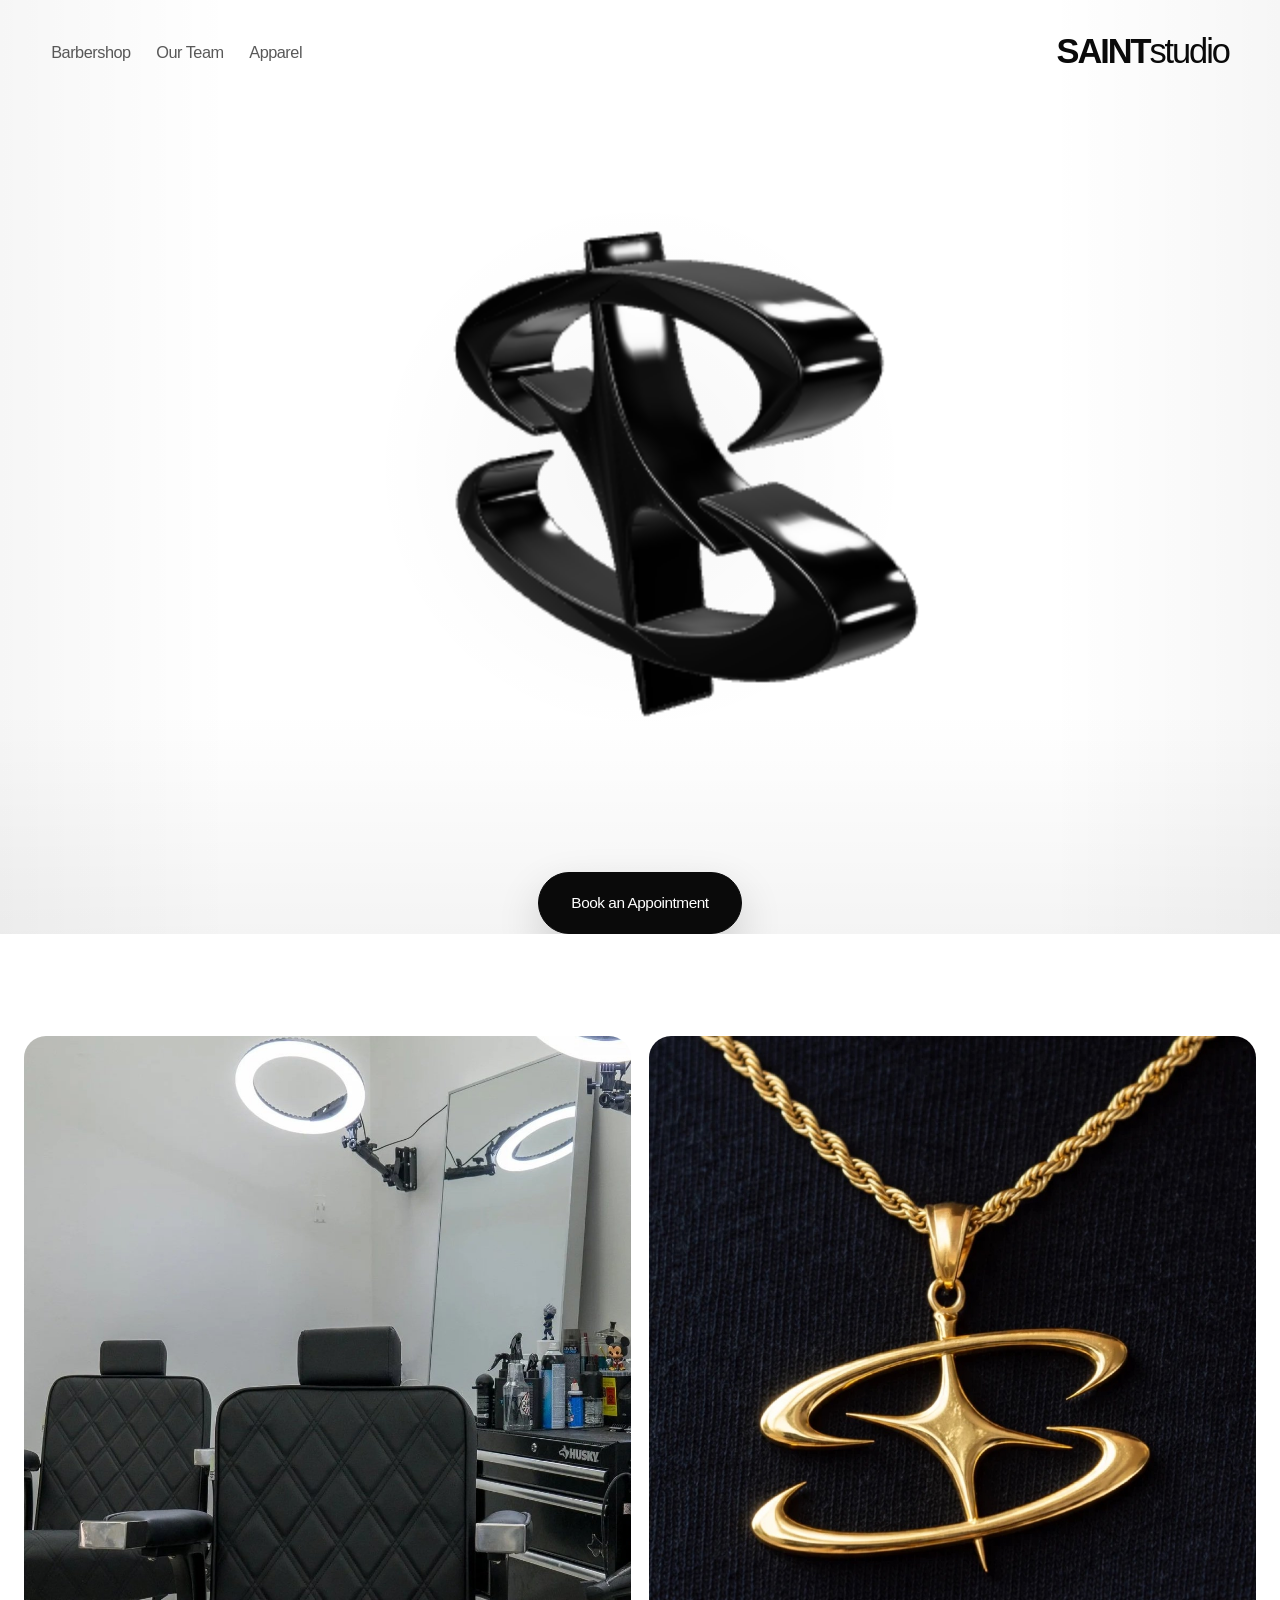
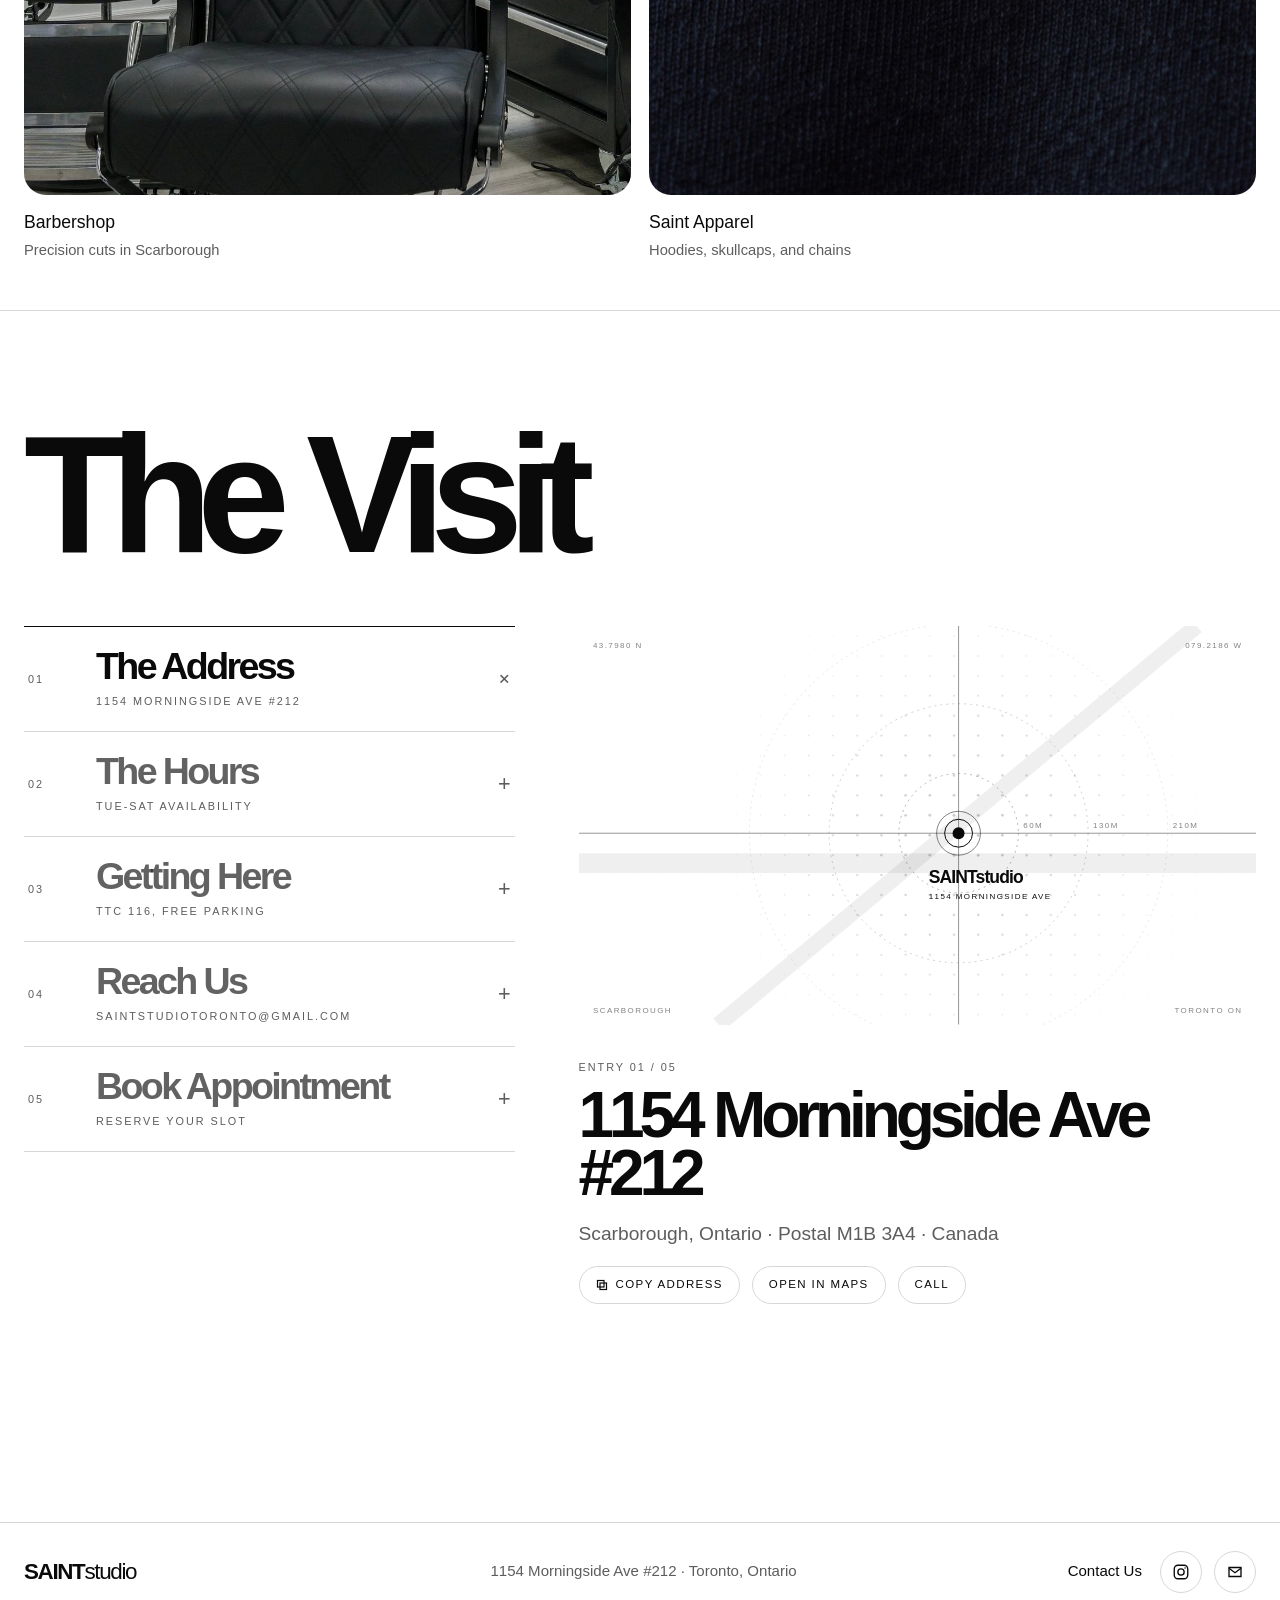
==== commit 6b65dcfd: "FAQ: cancellation, late arrival, kids; update parking to free lot Co-Authored-By: Claude Sonnet 5.5 " ====
--- a/index.html
+++ b/index.html
@@ -116,7 +116,7 @@
                 <span class="visit-entry__num">03</span>
                 <span class="visit-entry__copy">
                   <span class="visit-entry__title">Getting Here</span>
-                  <span class="visit-entry__preview">TTC 116, parking on Milner Ave</span>
+                  <span class="visit-entry__preview">TTC 116, free parking</span>
                 </span>
                 <span class="visit-entry__toggle" aria-hidden="true">+</span>
               </button>
@@ -209,8 +209,8 @@
                     <div class="visit-transit__row">
                       <span>Car</span>
                       <div>
-                        <strong>Street parking nearby</strong>
-                        <p>Check Milner Ave and nearby side streets before your appointment.</p>
+                        <strong>Free parking on site</strong>
+                        <p>A large free parking lot is available for guests.</p>
                       </div>
                     </div>
                     <div class="visit-transit__row">
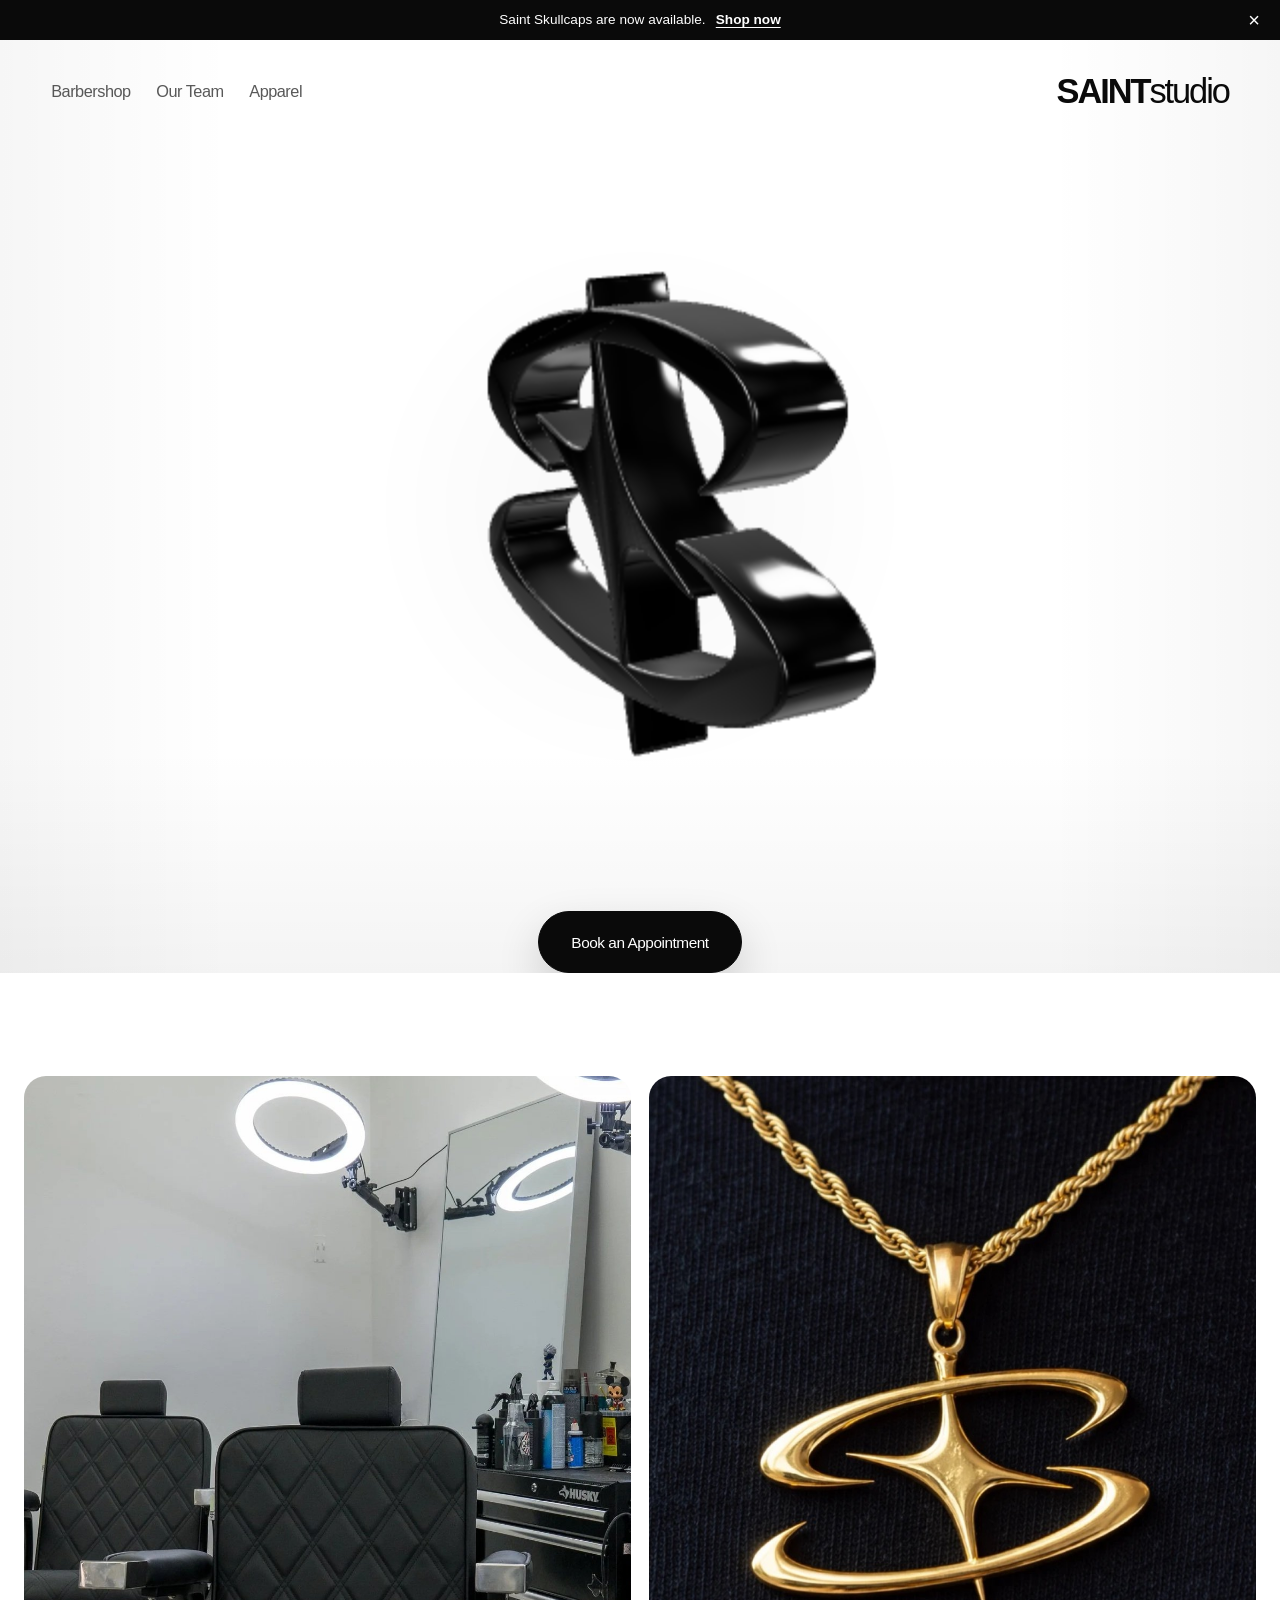
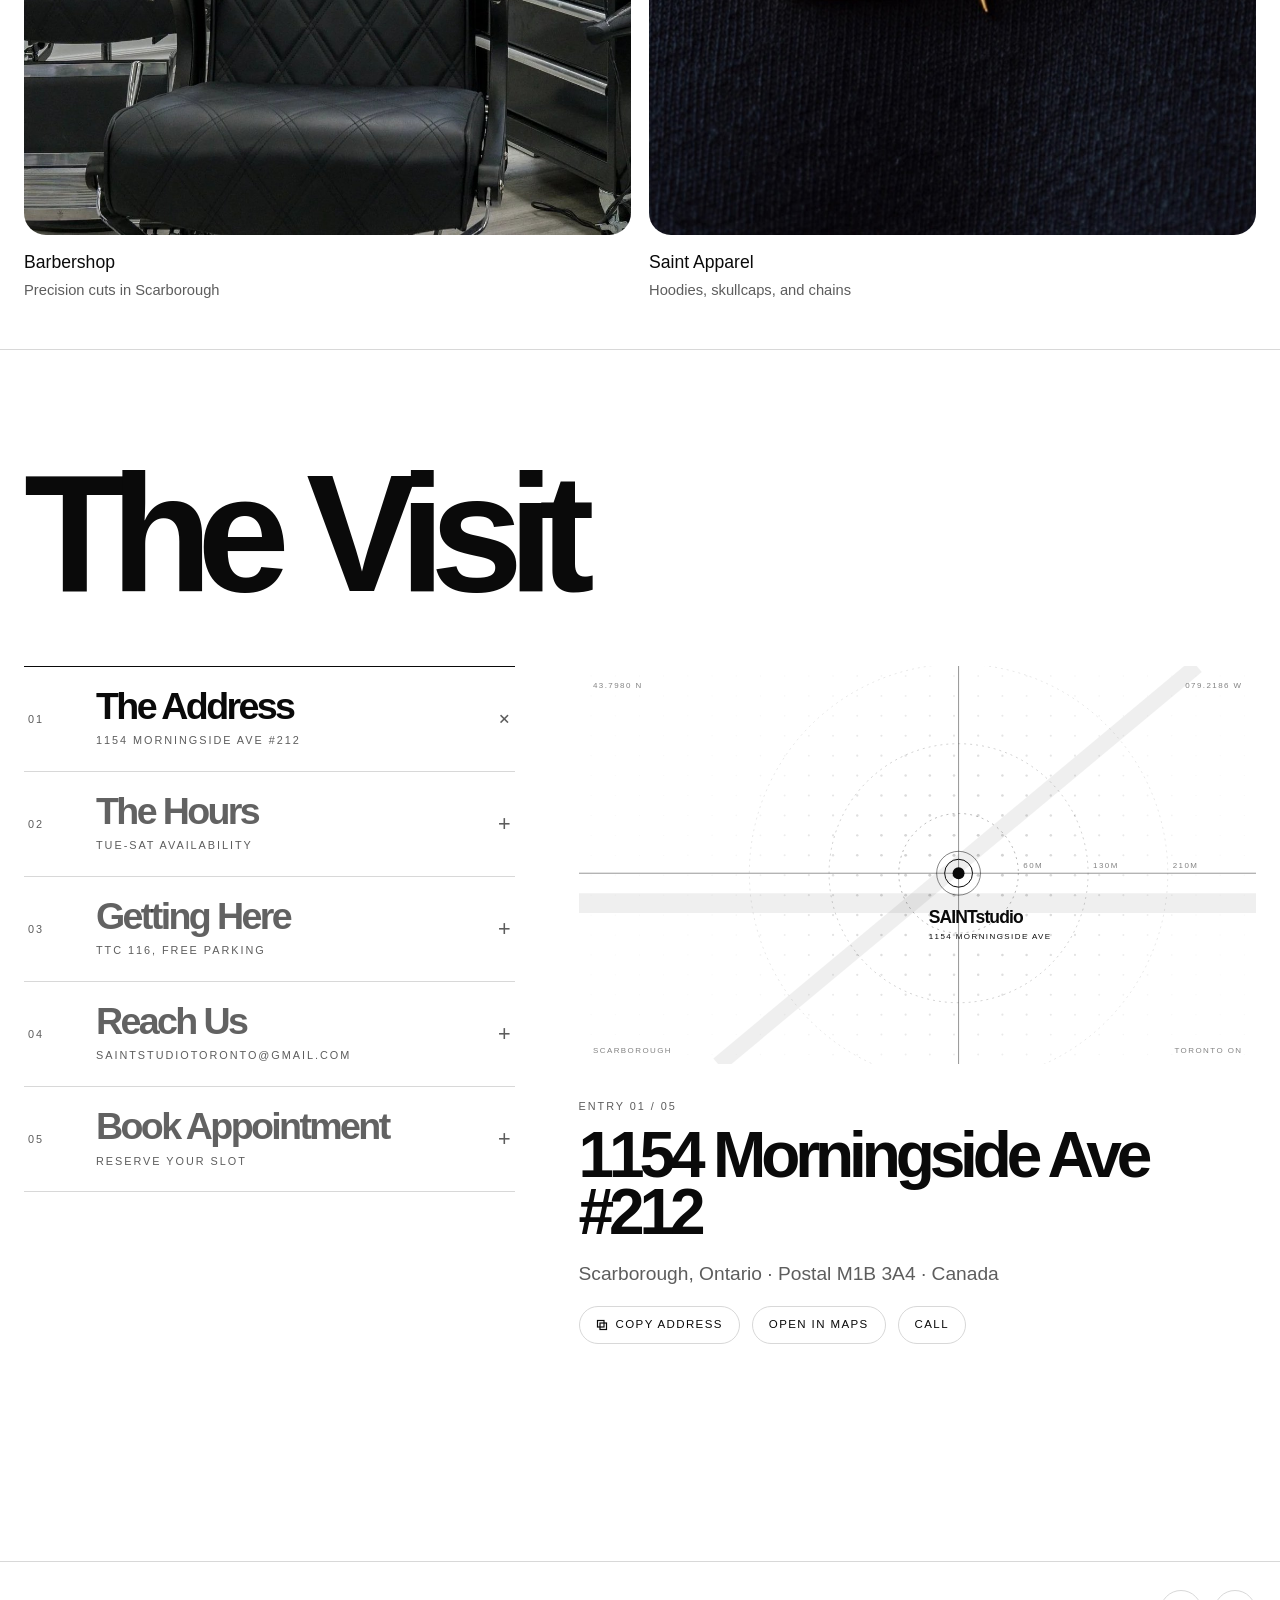
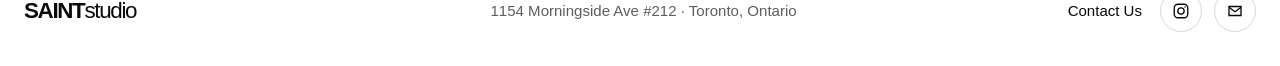
==== commit 4fbe9f51: "Load 3D logo after page load; compress apparel photos Co-Authored-By: Claude Sonnet 5.5 <noreply@ant" ====
--- a/index.html
+++ b/index.html
@@ -20,7 +20,6 @@
     <meta name="twitter:card" content="summary_large_image" />
     <title>SAINTstudio | Barbershop & Apparel in Scarborough</title>
     <link rel="stylesheet" href="styles.css" />
-    <script type="module" src="vendor/model-viewer.min.js"></script>
   <script type="application/ld+json">{"@context": "https://schema.org", "@type": "HairSalon", "telephone": "+1-437-836-4421", "url": "https://www.saintstudio.ca/", "image": "https://www.saintstudio.ca/assets/images/barbershop.jpg", "name": "SAINT Studio", "description": "SAINT Studio is a Scarborough barbershop at 1154 Morningside Ave #212. Precision cuts, fades and scissor work, plus Saint Apparel. Book an appointment online.", "address": {"@type": "PostalAddress", "streetAddress": "1154 Morningside Ave #212", "addressLocality": "Scarborough", "addressRegion": "ON", "postalCode": "M1B 3A4", "addressCountry": "CA"}, "openingHoursSpecification": [{"@type": "OpeningHoursSpecification", "dayOfWeek": ["Tuesday", "Wednesday", "Thursday", "Friday", "Saturday"], "opens": "11:00", "closes": "19:00"}], "sameAs": ["https://www.instagram.com/saintstudio.to"]}</script>
   </head>
   <body class="home-page">
--- a/styles.css
+++ b/styles.css
@@ -3358,3 +3358,91 @@
 .detail-row a {
   color: inherit;
 }
+
+.announcement-bar {
+  position: relative;
+  padding: 0.6rem 2.75rem;
+  background: #0a0a0a;
+  color: #ffffff;
+  font-size: 0.85rem;
+  text-align: center;
+}
+
+.announcement-bar p {
+  margin: 0;
+}
+
+.announcement-bar a {
+  margin-left: 0.4rem;
+  color: inherit;
+  font-weight: 600;
+  text-decoration: underline;
+  text-underline-offset: 3px;
+}
+
+.announcement-bar__close {
+  position: absolute;
+  top: 50%;
+  right: 0.75rem;
+  transform: translateY(-50%);
+  padding: 0.25rem 0.5rem;
+  border: 0;
+  background: transparent;
+  color: inherit;
+  font-size: 1.25rem;
+  line-height: 1;
+  cursor: pointer;
+}
+
+.drop-grid {
+  display: grid;
+  grid-template-columns: minmax(0, 1fr) minmax(0, 1fr);
+  gap: 48px;
+  align-items: center;
+}
+
+.drop-copy {
+  margin: 0.75rem 0 0;
+  color: var(--muted);
+}
+
+.drop-form__row {
+  display: flex;
+  gap: 12px;
+}
+
+.drop-form__row input {
+  flex: 1;
+  min-width: 0;
+  padding: 0.8rem 1rem;
+  border: 1px solid currentColor;
+  border-radius: 999px;
+  background: transparent;
+  color: inherit;
+  font: inherit;
+}
+
+.drop-form__trap {
+  position: absolute;
+  left: -9999px;
+}
+
+@media (max-width: 760px) {
+  .drop-grid {
+    grid-template-columns: minmax(0, 1fr);
+    gap: 24px;
+  }
+
+  .drop-form__row {
+    flex-direction: column;
+  }
+}
+
+.visually-hidden {
+  position: absolute;
+  width: 1px;
+  height: 1px;
+  overflow: hidden;
+  clip: rect(0 0 0 0);
+  white-space: nowrap;
+}
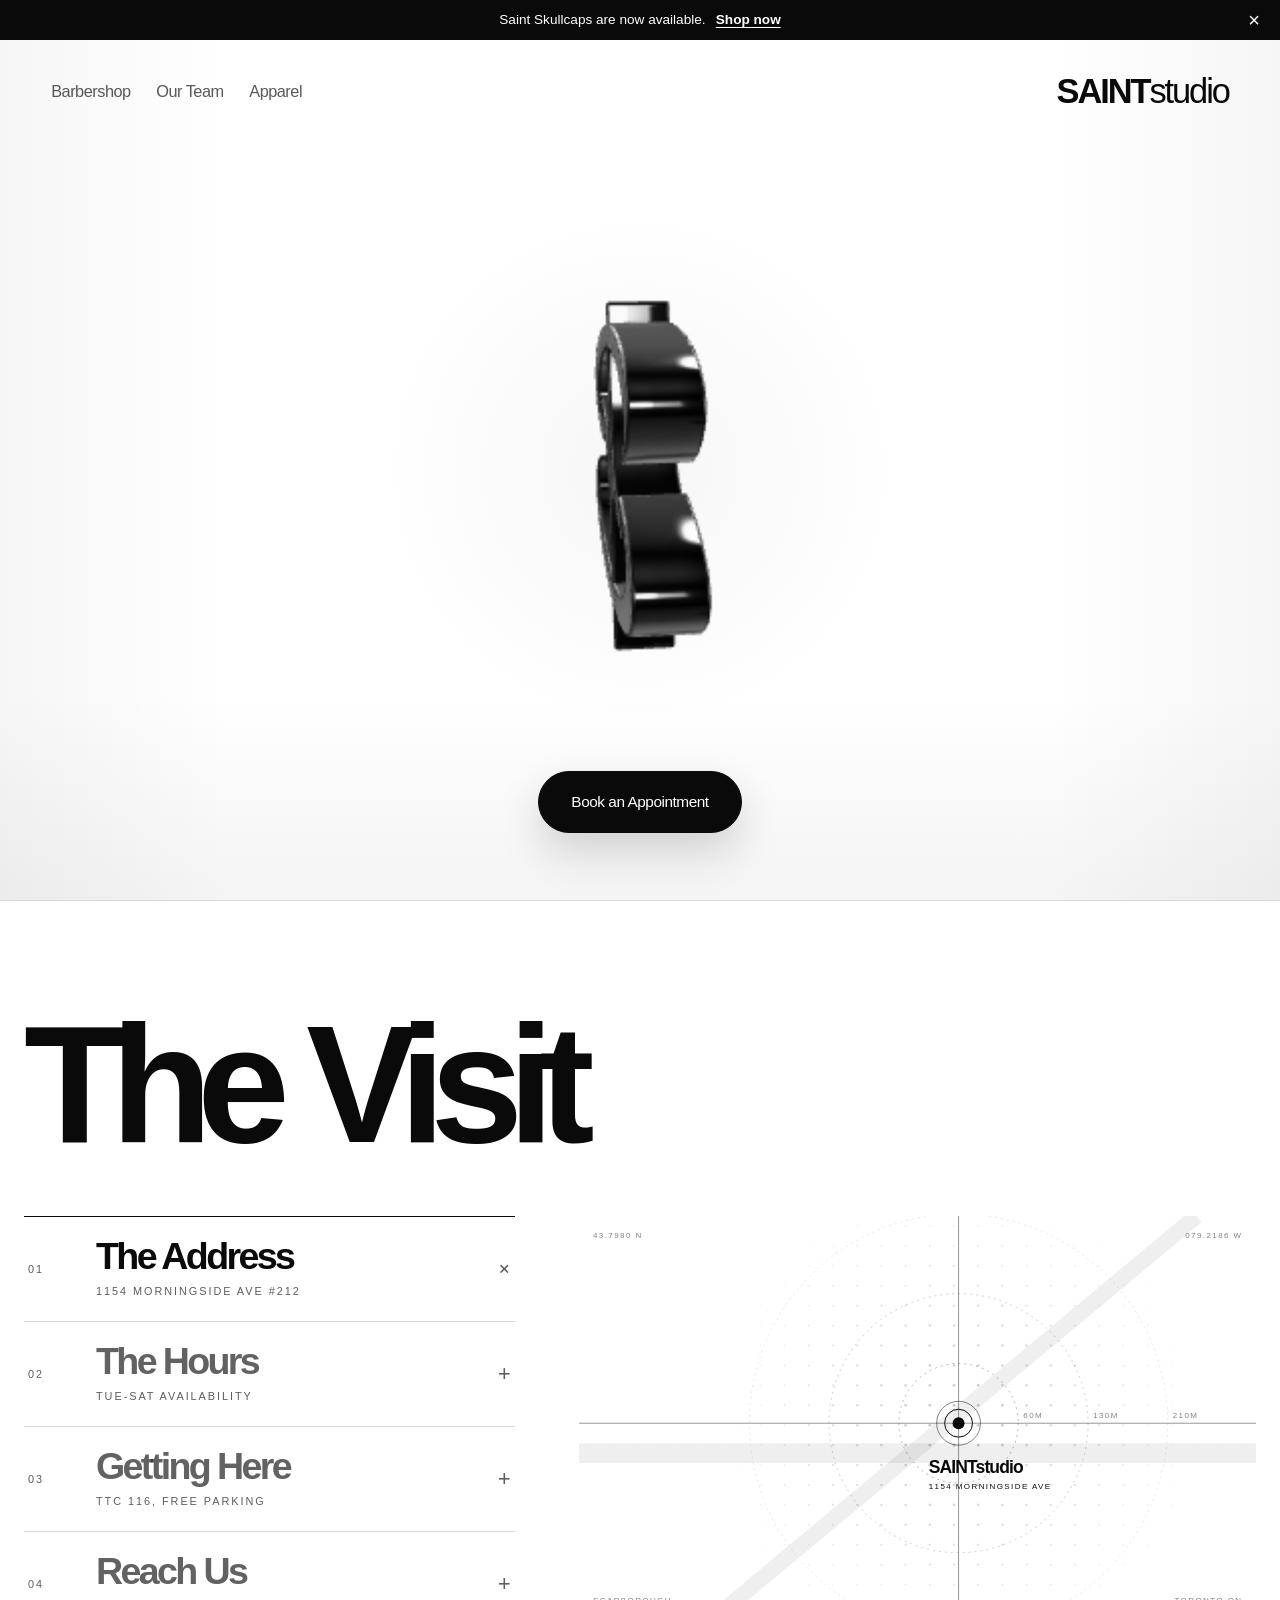
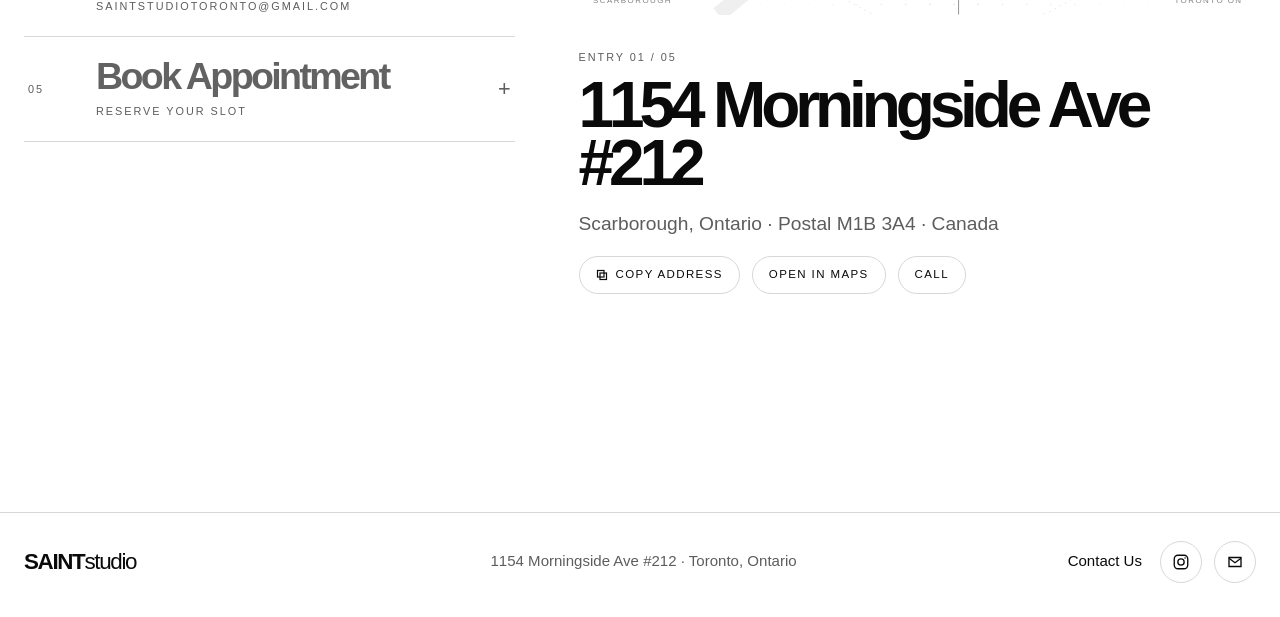
==== commit 01c33693: "Fit hero button on screen with announcement bar; remove homepage photo cards Co-Authored-By: Claude " ====
--- a/index.html
+++ b/index.html
@@ -60,7 +60,7 @@
           </div>
         </div>
 
-        <a class="hero-scroll-cue" href="#explore" aria-label="Scroll to visit information">
+        <a class="hero-scroll-cue" href="#visit" aria-label="Scroll to visit information">
           <svg viewBox="0 0 24 24" fill="none" stroke="currentColor" stroke-width="1.6" aria-hidden="true">
             <path d="M12 4v14" />
             <path d="m6 12 6 6 6-6" />
@@ -68,22 +68,6 @@
         </a>
       </section>
 
-      <section class="hub-section" id="explore">
-        <div class="container">
-          <div class="hub-grid">
-            <a class="hub-card reveal" href="barbershop.html">
-              <img src="assets/images/barbershop.jpg" alt="SAINT Studio barbershop interior" loading="lazy" />
-              <h3>Barbershop</h3>
-              <p>Precision cuts in Scarborough</p>
-            </a>
-            <a class="hub-card reveal" href="apparel.html">
-              <img src="assets/images/saint-chain-gold.jpg" alt="Gold Saint logo pendant on a gold rope chain" loading="lazy" />
-              <h3>Saint Apparel</h3>
-              <p>Hoodies, skullcaps, and chains</p>
-            </a>
-          </div>
-        </div>
-      </section>
 
       <section class="visit-section" id="visit">
         <div class="container visit-section__inner">
--- a/styles.css
+++ b/styles.css
@@ -322,7 +322,7 @@
   position: relative;
   isolation: isolate;
   display: grid;
-  min-height: 100svh;
+  min-height: calc(100svh - var(--announcement-h, 0px));
   overflow: hidden;
   color: #0a0a0a;
   background: #ffffff;
@@ -408,7 +408,7 @@
 
 .hero-model {
   width: min(94vw, 1380px);
-  height: min(60vw, 820px);
+  height: min(60vw, 820px, calc(100svh - var(--announcement-h, 0px) - 300px));
   max-width: none;
   opacity: 1;
   --poster-color: transparent;
@@ -2182,7 +2182,7 @@
   .sculpture-hero {
     width: 100%;
     max-width: 100vw;
-    min-height: 100svh;
+    min-height: calc(100svh - var(--announcement-h, 0px));
   }
 
   .sculpture-header {
@@ -2256,7 +2256,7 @@
     align-content: center;
     width: 100%;
     min-width: 0;
-    min-height: 100svh;
+    min-height: calc(100svh - var(--announcement-h, 0px));
     gap: 0;
     overflow: hidden;
     padding: 52px 0 76px;
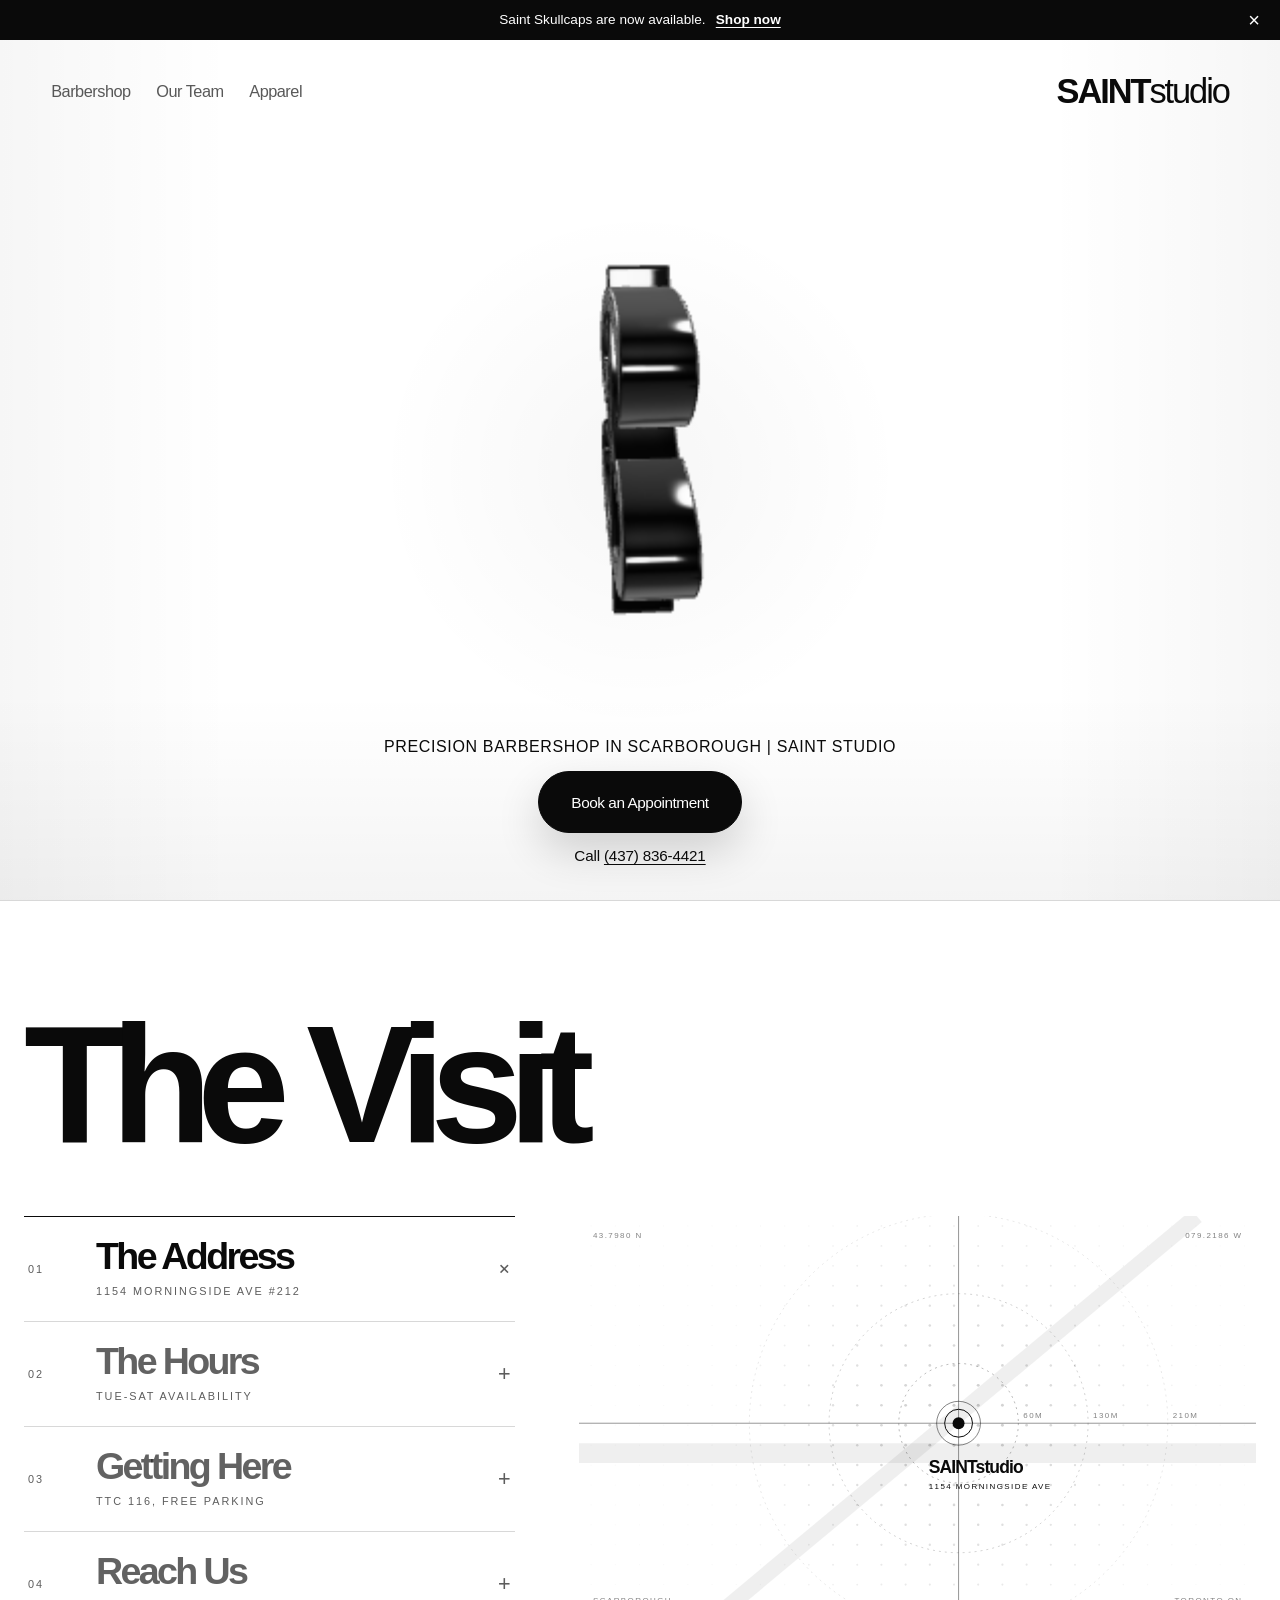
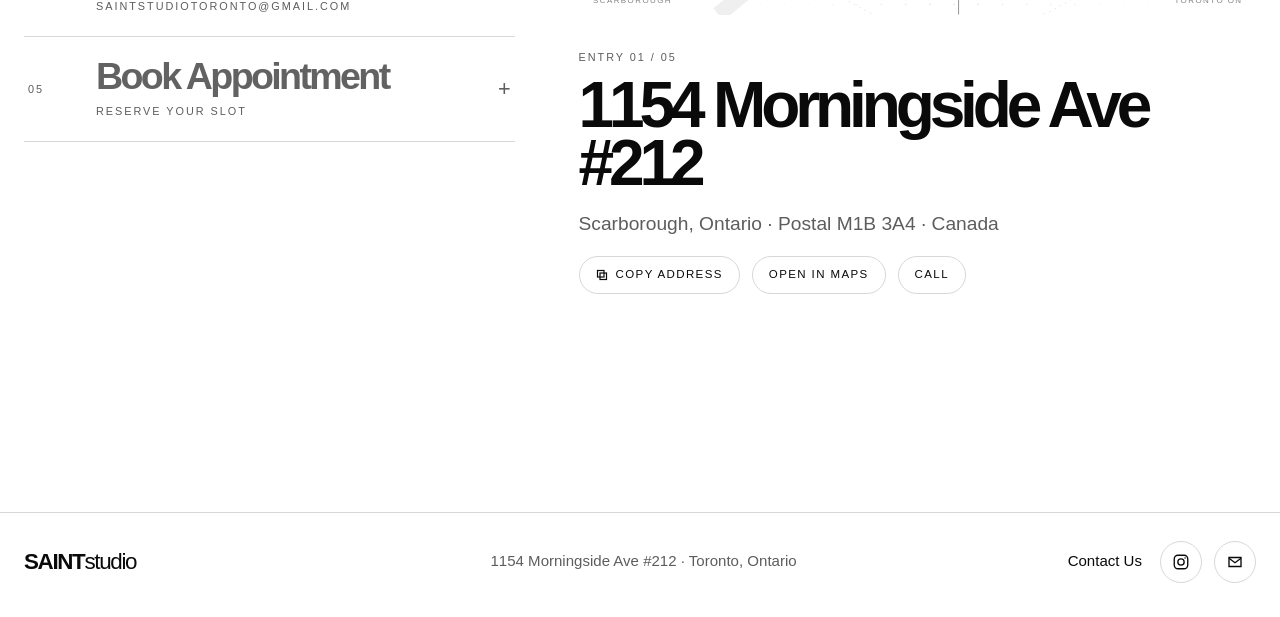
==== commit a962f33d: "Add homepage H1 and visible phone link in hero Co-Authored-By: Claude Sonnet 5.5 <noreply@anthropic." ====
--- a/index.html
+++ b/index.html
@@ -56,7 +56,9 @@
           </div>
 
           <div class="hero-center reveal">
+            <h1 class="hero-title">Precision Barbershop in Scarborough | SAINT Studio</h1>
             <a class="hero-book-button" href="https://getsquire.com/booking/brands/saint-studio">Book an Appointment</a>
+            <a class="hero-phone" href="tel:+14378364421">Call <span>(437) 836-4421</span></a>
           </div>
         </div>
 
--- a/styles.css
+++ b/styles.css
@@ -420,6 +420,33 @@
   z-index: 4;
 }
 
+.hero-center {
+  display: grid;
+  justify-items: center;
+  gap: 12px;
+}
+
+.hero-title {
+  margin: 0;
+  max-width: 90vw;
+  font-size: clamp(0.8rem, 1.6vw, 1rem);
+  font-weight: 500;
+  letter-spacing: 0.04em;
+  text-align: center;
+  text-transform: uppercase;
+}
+
+.hero-phone {
+  font-size: 0.95rem;
+  font-weight: 500;
+  letter-spacing: -0.01em;
+}
+
+.hero-phone span {
+  text-decoration: underline;
+  text-underline-offset: 3px;
+}
+
 .hero-scroll-cue {
   display: none;
 }
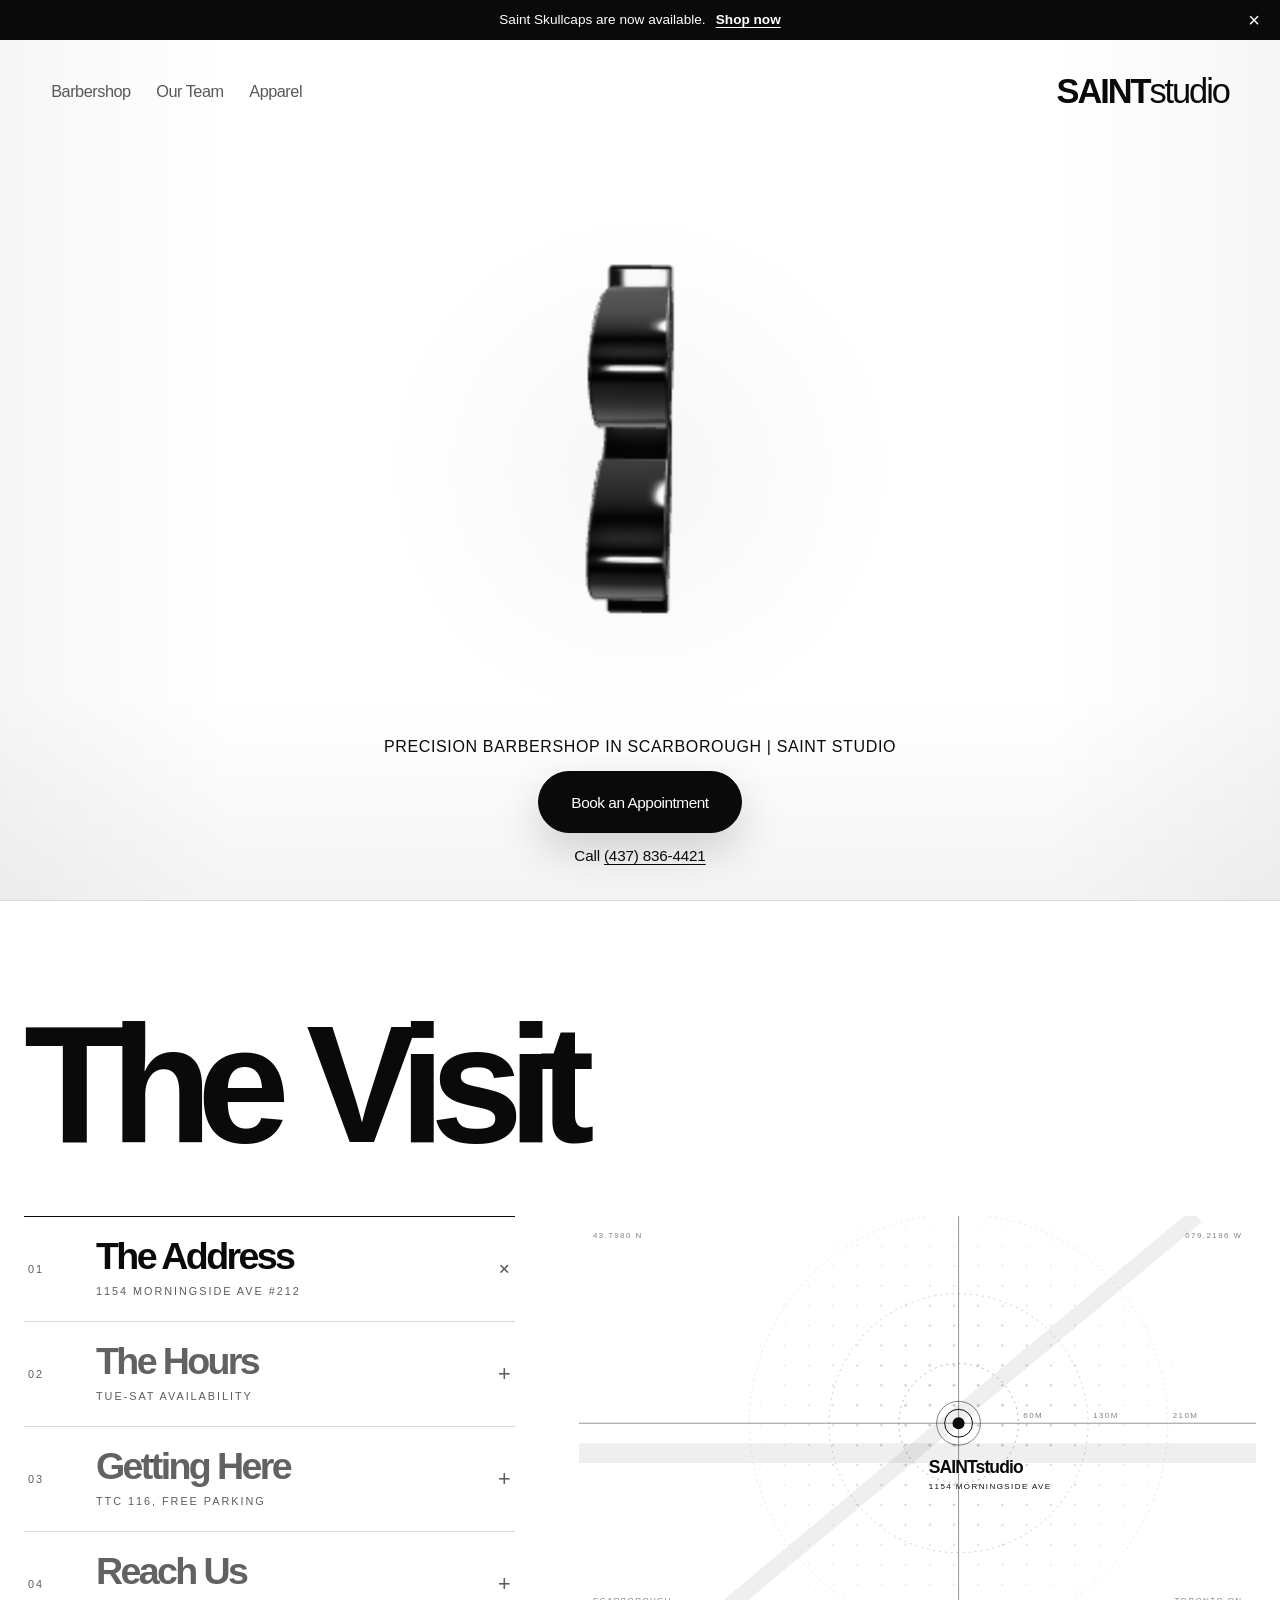
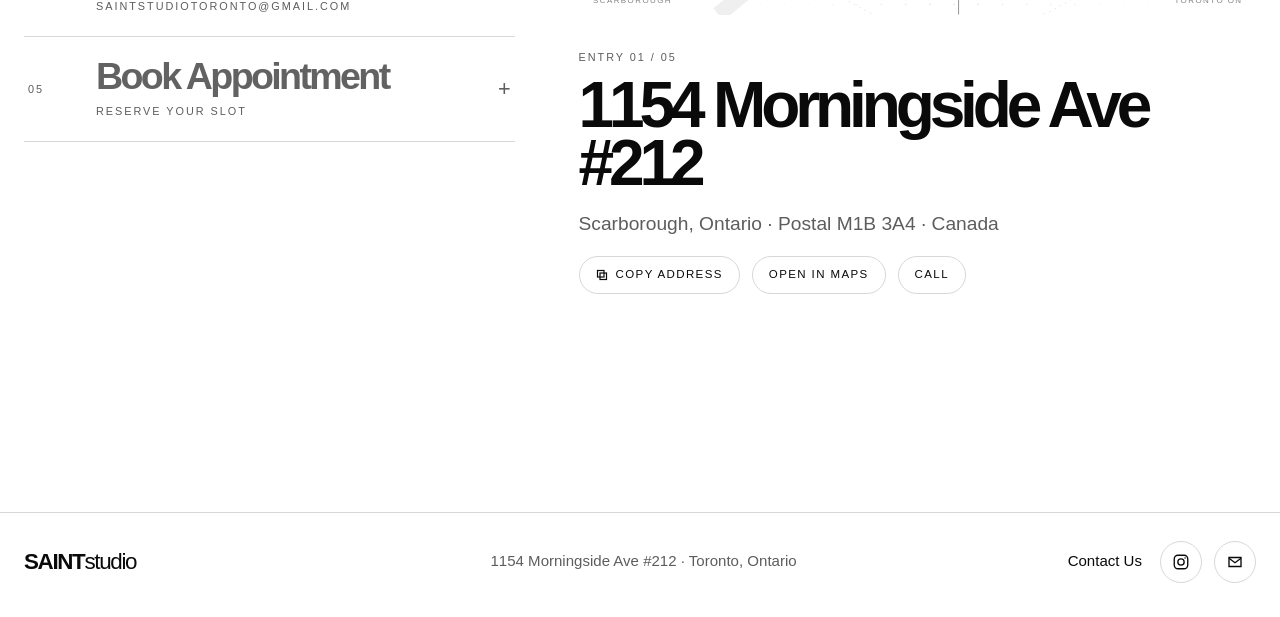
==== commit adf36dd3: "Cache-bust styles.css so visitors get the updated hero styles Co-Authored-By: Claude Sonnet 5.5 <nor" ====
--- a/index.html
+++ b/index.html
@@ -19,7 +19,7 @@
     <meta property="og:image" content="https://www.saintstudio.ca/assets/images/barbershop.jpg" />
     <meta name="twitter:card" content="summary_large_image" />
     <title>SAINTstudio | Barbershop & Apparel in Scarborough</title>
-    <link rel="stylesheet" href="styles.css" />
+    <link rel="stylesheet" href="styles.css?v=20261022" />
   <script type="application/ld+json">{"@context": "https://schema.org", "@type": "HairSalon", "telephone": "+1-437-836-4421", "url": "https://www.saintstudio.ca/", "image": "https://www.saintstudio.ca/assets/images/barbershop.jpg", "name": "SAINT Studio", "description": "SAINT Studio is a Scarborough barbershop at 1154 Morningside Ave #212. Precision cuts, fades and scissor work, plus Saint Apparel. Book an appointment online.", "address": {"@type": "PostalAddress", "streetAddress": "1154 Morningside Ave #212", "addressLocality": "Scarborough", "addressRegion": "ON", "postalCode": "M1B 3A4", "addressCountry": "CA"}, "openingHoursSpecification": [{"@type": "OpeningHoursSpecification", "dayOfWeek": ["Tuesday", "Wednesday", "Thursday", "Friday", "Saturday"], "opens": "11:00", "closes": "19:00"}], "sameAs": ["https://www.instagram.com/saintstudio.to"]}</script>
   </head>
   <body class="home-page">
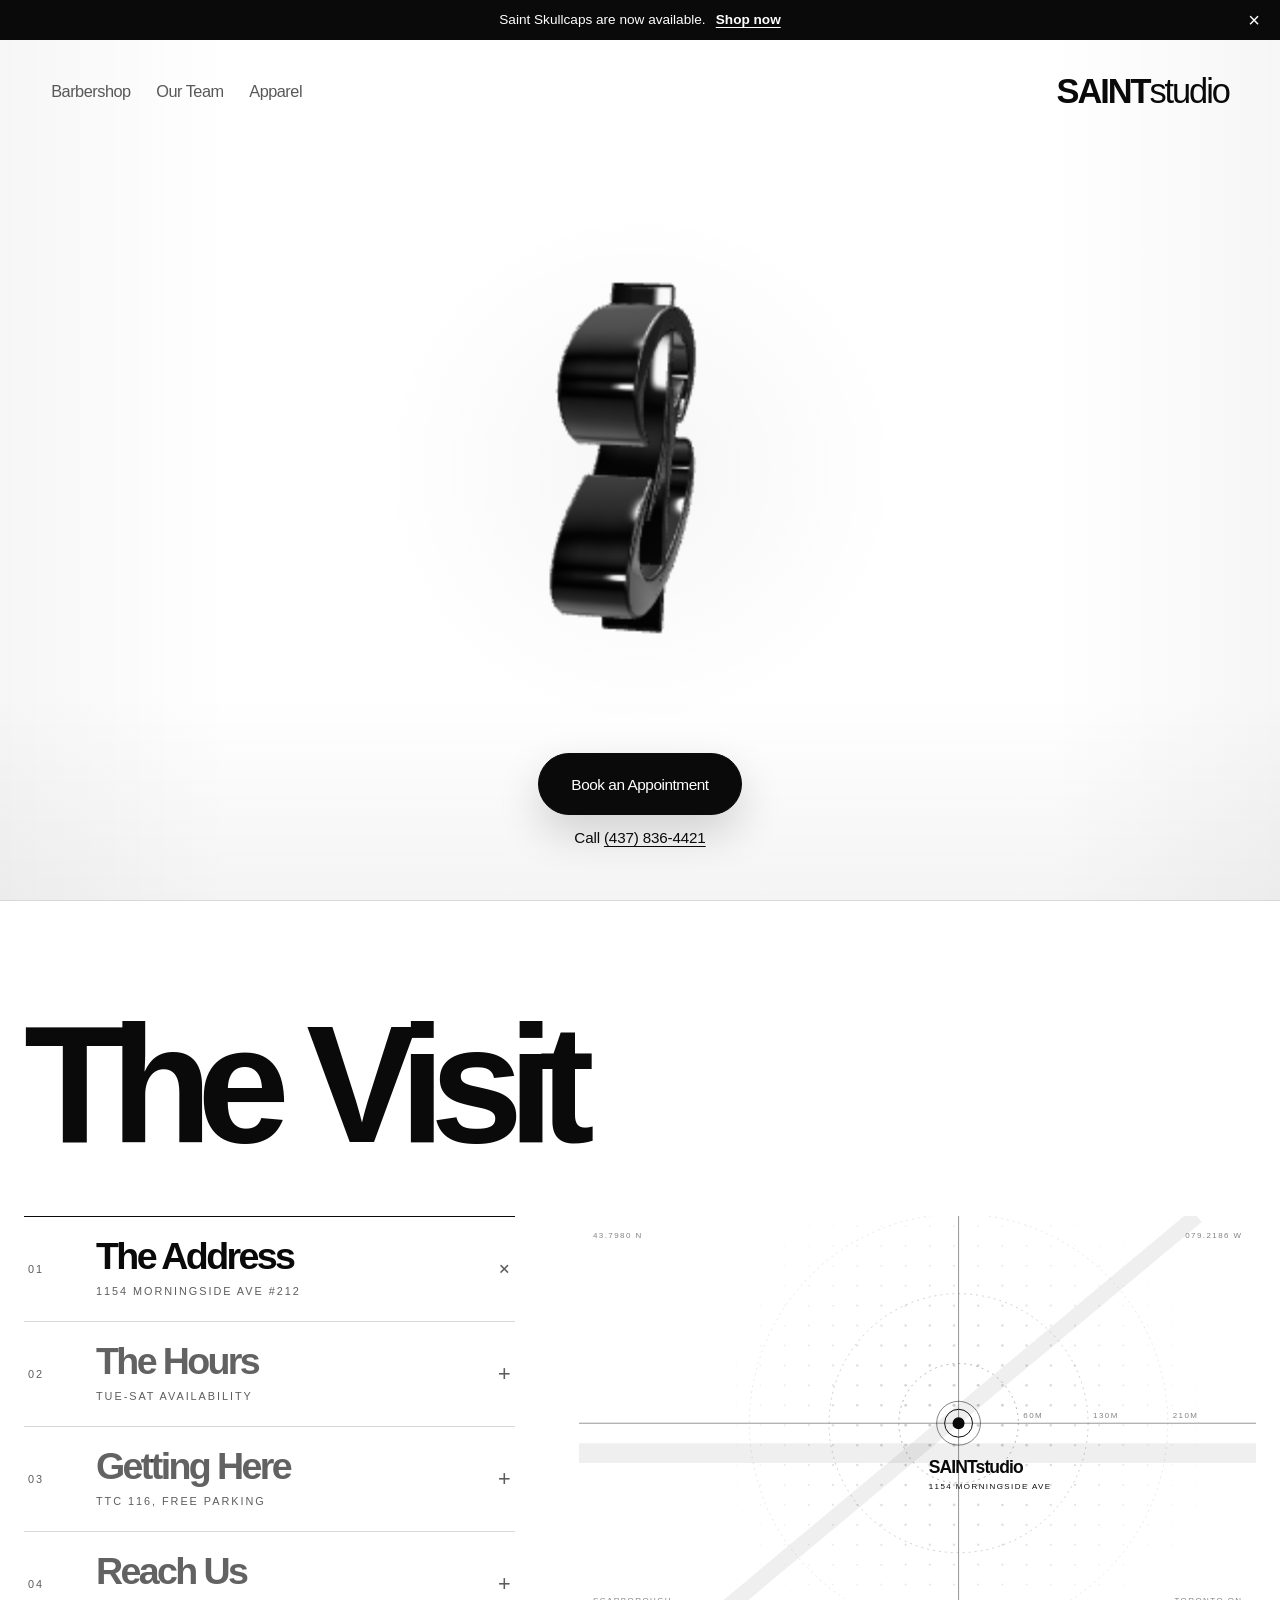
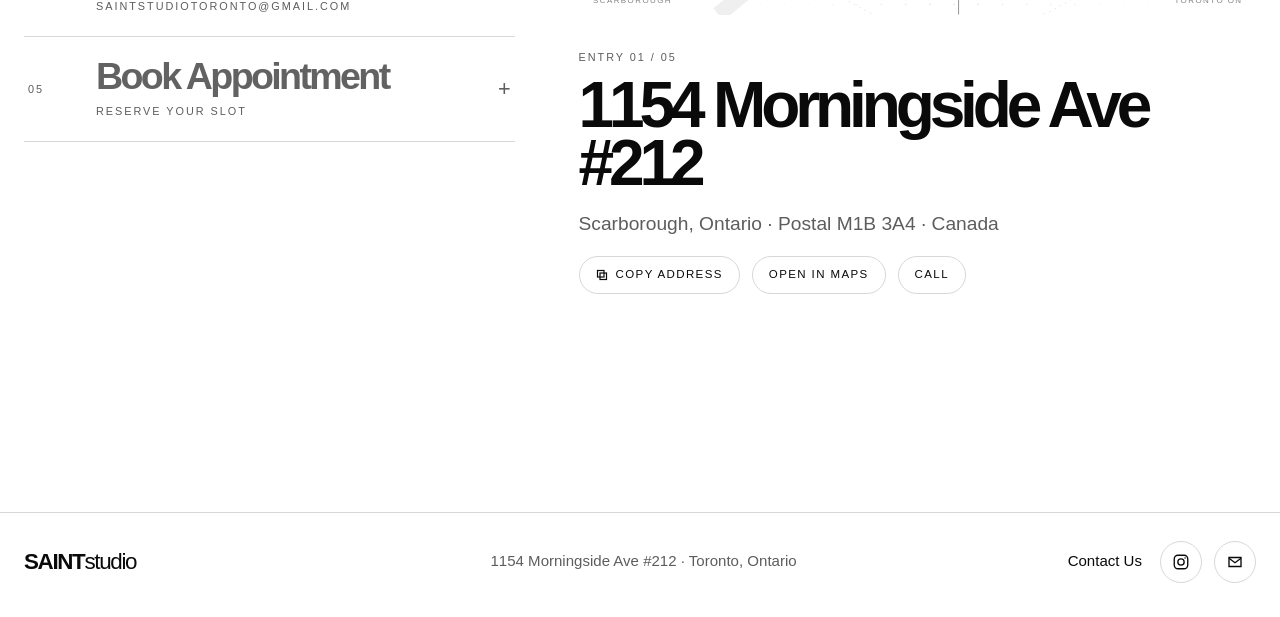
==== commit f0e0cec4: "Hide hero H1 visually (kept for SEO); show only book button and phone Co-Authored-By: Claude Sonnet " ====
--- a/index.html
+++ b/index.html
@@ -19,7 +19,7 @@
     <meta property="og:image" content="https://www.saintstudio.ca/assets/images/barbershop.jpg" />
     <meta name="twitter:card" content="summary_large_image" />
     <title>SAINTstudio | Barbershop & Apparel in Scarborough</title>
-    <link rel="stylesheet" href="styles.css?v=20261022" />
+    <link rel="stylesheet" href="styles.css?v=20261023" />
   <script type="application/ld+json">{"@context": "https://schema.org", "@type": "HairSalon", "telephone": "+1-437-836-4421", "url": "https://www.saintstudio.ca/", "image": "https://www.saintstudio.ca/assets/images/barbershop.jpg", "name": "SAINT Studio", "description": "SAINT Studio is a Scarborough barbershop at 1154 Morningside Ave #212. Precision cuts, fades and scissor work, plus Saint Apparel. Book an appointment online.", "address": {"@type": "PostalAddress", "streetAddress": "1154 Morningside Ave #212", "addressLocality": "Scarborough", "addressRegion": "ON", "postalCode": "M1B 3A4", "addressCountry": "CA"}, "openingHoursSpecification": [{"@type": "OpeningHoursSpecification", "dayOfWeek": ["Tuesday", "Wednesday", "Thursday", "Friday", "Saturday"], "opens": "11:00", "closes": "19:00"}], "sameAs": ["https://www.instagram.com/saintstudio.to"]}</script>
   </head>
   <body class="home-page">
@@ -56,7 +56,7 @@
           </div>
 
           <div class="hero-center reveal">
-            <h1 class="hero-title">Precision Barbershop in Scarborough | SAINT Studio</h1>
+            <h1 class="visually-hidden">Precision Barbershop in Scarborough | SAINT Studio</h1>
             <a class="hero-book-button" href="https://getsquire.com/booking/brands/saint-studio">Book an Appointment</a>
             <a class="hero-phone" href="tel:+14378364421">Call <span>(437) 836-4421</span></a>
           </div>
--- a/styles.css
+++ b/styles.css
@@ -426,16 +426,6 @@
   gap: 12px;
 }
 
-.hero-title {
-  margin: 0;
-  max-width: 90vw;
-  font-size: clamp(0.8rem, 1.6vw, 1rem);
-  font-weight: 500;
-  letter-spacing: 0.04em;
-  text-align: center;
-  text-transform: uppercase;
-}
-
 .hero-phone {
   font-size: 0.95rem;
   font-weight: 500;
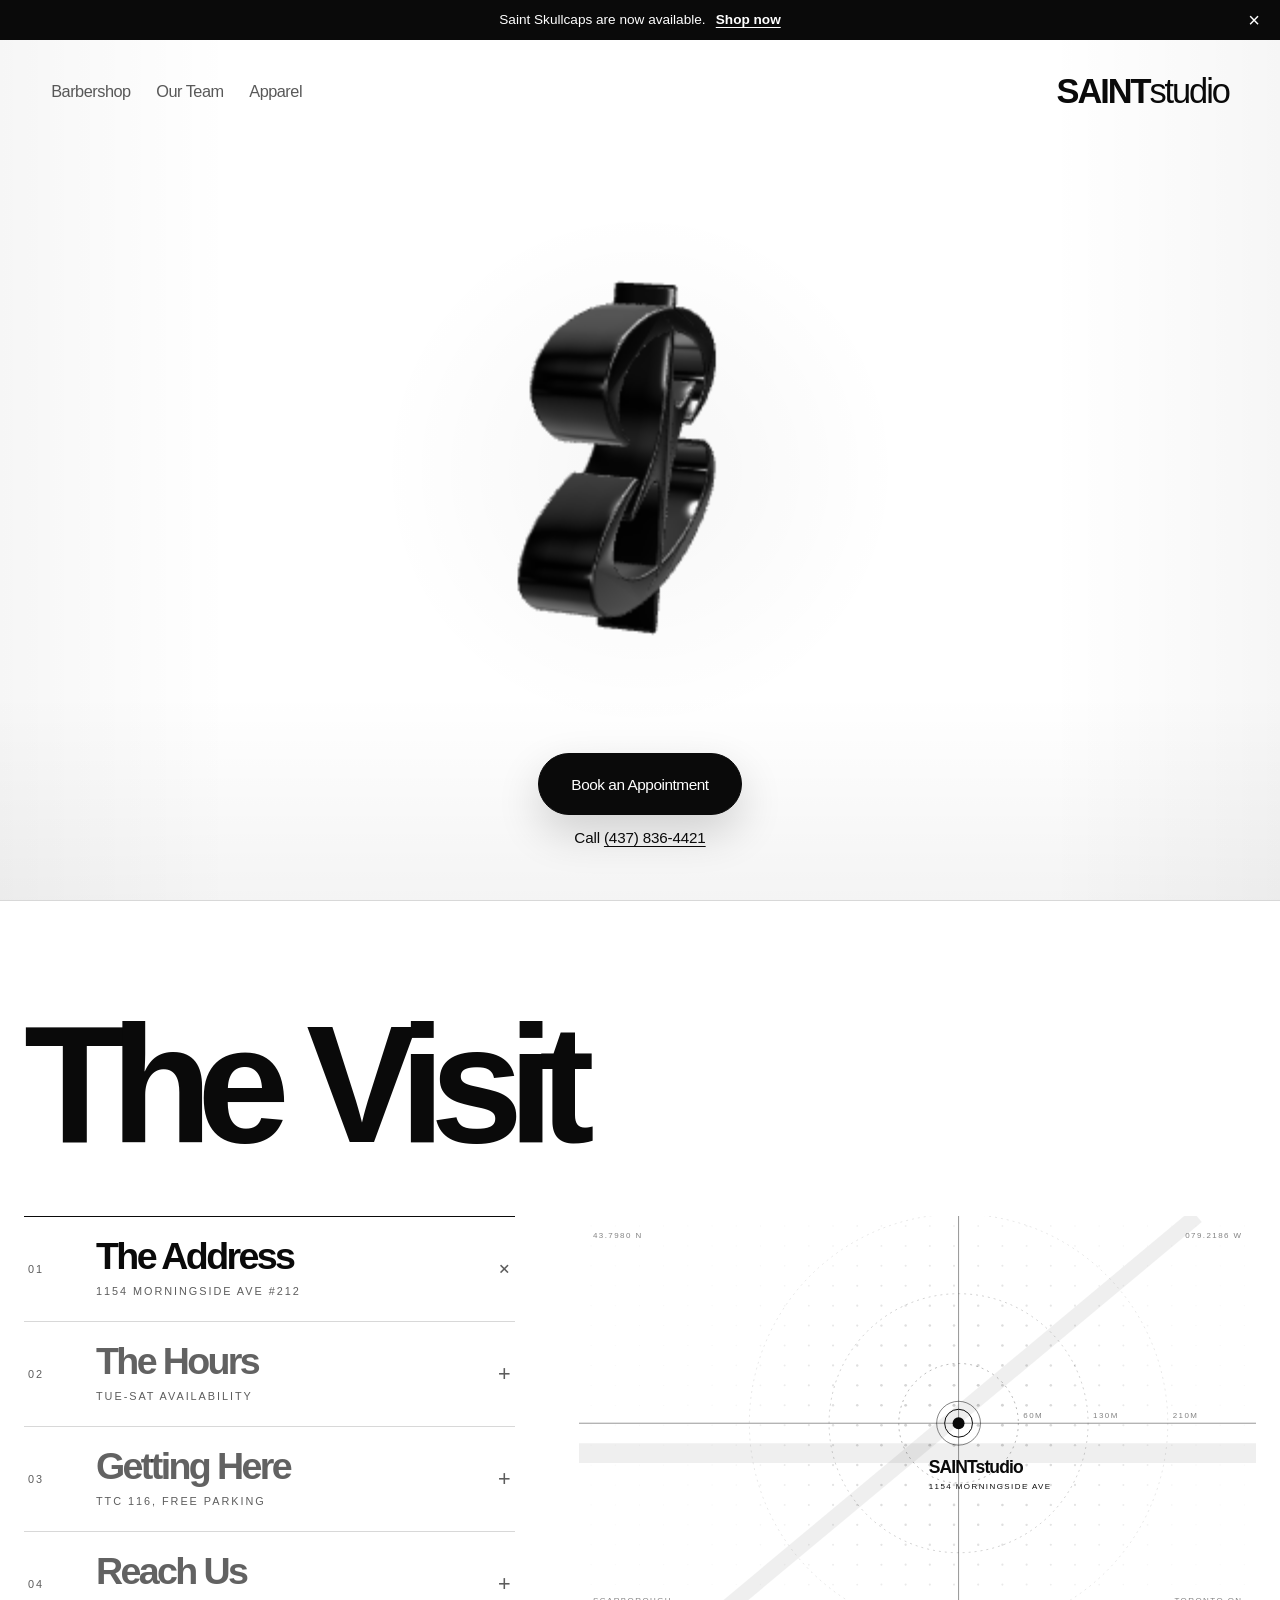
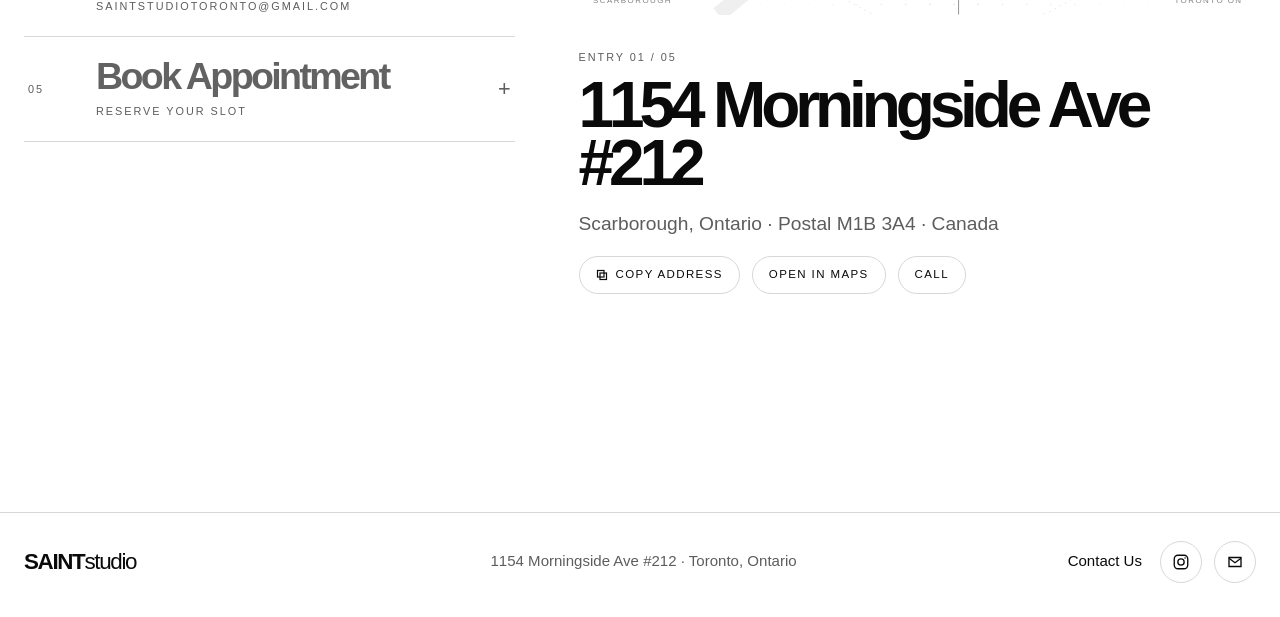
==== commit a2d122e3: "Fix Pay in Store needing a second tap on phones Hover lift is now desktop-only, buttons get an insta" ====
--- a/index.html
+++ b/index.html
@@ -19,7 +19,7 @@
     <meta property="og:image" content="https://www.saintstudio.ca/assets/images/barbershop.jpg" />
     <meta name="twitter:card" content="summary_large_image" />
     <title>SAINTstudio | Barbershop & Apparel in Scarborough</title>
-    <link rel="stylesheet" href="styles.css?v=20261023" />
+    <link rel="stylesheet" href="styles.css?v=20261030" />
   <script type="application/ld+json">{"@context": "https://schema.org", "@type": "HairSalon", "telephone": "+1-437-836-4421", "url": "https://www.saintstudio.ca/", "image": "https://www.saintstudio.ca/assets/images/barbershop.jpg", "name": "SAINT Studio", "description": "SAINT Studio is a Scarborough barbershop at 1154 Morningside Ave #212. Precision cuts, fades and scissor work, plus Saint Apparel. Book an appointment online.", "address": {"@type": "PostalAddress", "streetAddress": "1154 Morningside Ave #212", "addressLocality": "Scarborough", "addressRegion": "ON", "postalCode": "M1B 3A4", "addressCountry": "CA"}, "openingHoursSpecification": [{"@type": "OpeningHoursSpecification", "dayOfWeek": ["Tuesday", "Wednesday", "Thursday", "Friday", "Saturday"], "opens": "11:00", "closes": "19:00"}], "sameAs": ["https://www.instagram.com/saintstudio.to"]}</script>
   </head>
   <body class="home-page">
--- a/styles.css
+++ b/styles.css
@@ -529,10 +529,27 @@
   color: #0a0a0a;
 }
 
-.pill-button:hover,
-.solid-button:hover,
-.ghost-button:hover {
-  transform: translateY(-2px);
+.pill-button,
+.solid-button,
+.ghost-button {
+  touch-action: manipulation;
+  -webkit-tap-highlight-color: transparent;
+}
+
+/* Lift on hover only where a real hover exists. On phones the first tap counts as a
+   hover, and the button moving under the finger makes it need a second tap. */
+@media (hover: hover) {
+  .pill-button:hover,
+  .solid-button:hover,
+  .ghost-button:hover {
+    transform: translateY(-2px);
+  }
+}
+
+.pill-button:active,
+.solid-button:active,
+.ghost-button:active {
+  transform: scale(0.98);
 }
 
 .solid-button {
@@ -2957,6 +2974,7 @@
   display: flex;
   flex-direction: column;
   width: min(440px, 100vw);
+  height: 100dvh;
   background: var(--bg);
   color: var(--text);
   box-shadow: var(--shadow);
@@ -2999,7 +3017,7 @@
 .cart-drawer__footer {
   display: grid;
   gap: 14px;
-  padding: 20px 24px 24px;
+  padding: 20px 24px max(24px, env(safe-area-inset-bottom));
   border-top: 1px solid var(--line);
 }
 
@@ -3463,3 +3481,45 @@
   clip: rect(0 0 0 0);
   white-space: nowrap;
 }
+
+/* Sold-out products and variants */
+.product-card__media {
+  position: relative;
+}
+
+.product-card.is-sold-out .product-card__media img {
+  opacity: 0.55;
+}
+
+.product-card__badge {
+  position: absolute;
+  top: 12px;
+  left: 12px;
+  padding: 6px 12px;
+  border-radius: var(--radius-pill);
+  background: var(--text);
+  color: var(--inverse);
+  font-size: 0.75rem;
+  letter-spacing: 0.08em;
+  text-transform: uppercase;
+}
+
+.option-pill.is-sold-out,
+.option-pill.is-sold-out input {
+  cursor: not-allowed;
+}
+
+.option-pill.is-sold-out span {
+  border-style: dashed;
+  color: var(--muted);
+  text-decoration: line-through;
+}
+
+.option-pill.is-sold-out:hover span {
+  border-color: var(--line-strong);
+}
+
+[data-add-to-cart]:disabled {
+  opacity: 0.5;
+  cursor: not-allowed;
+}
